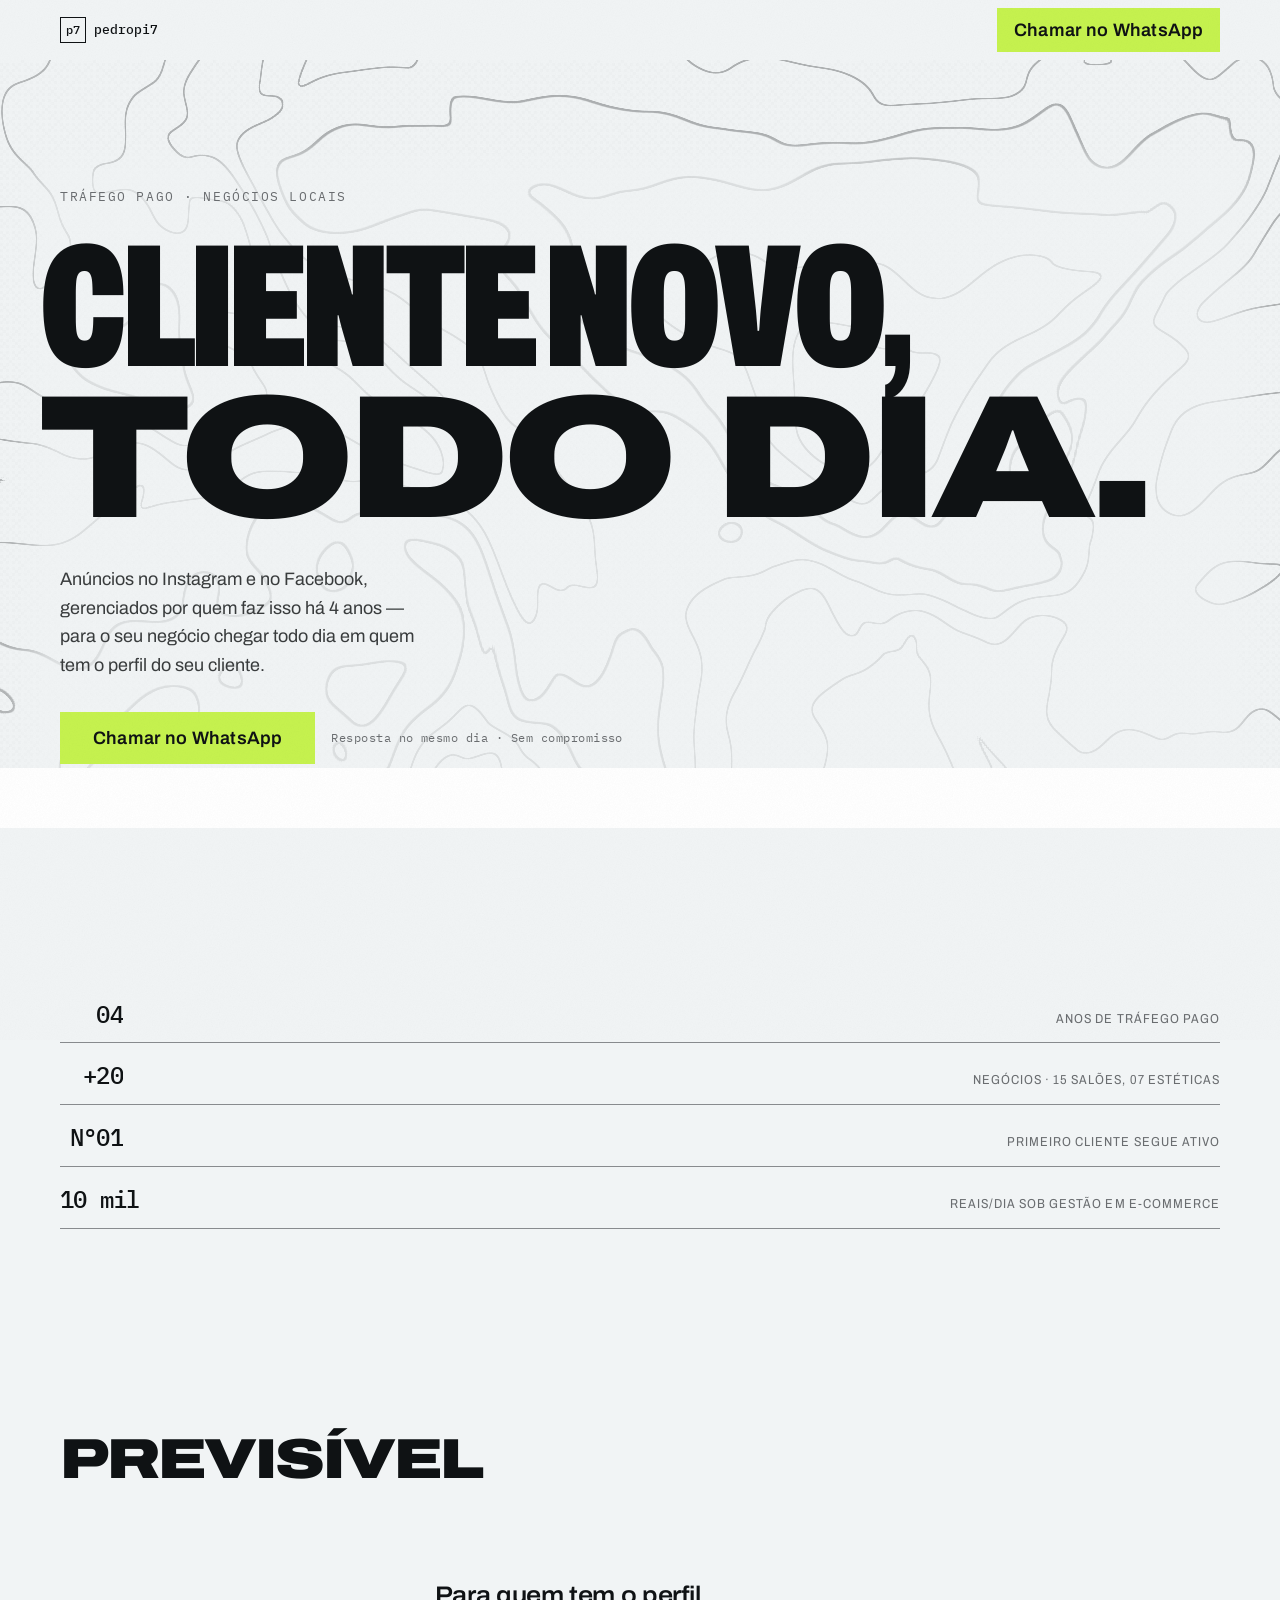
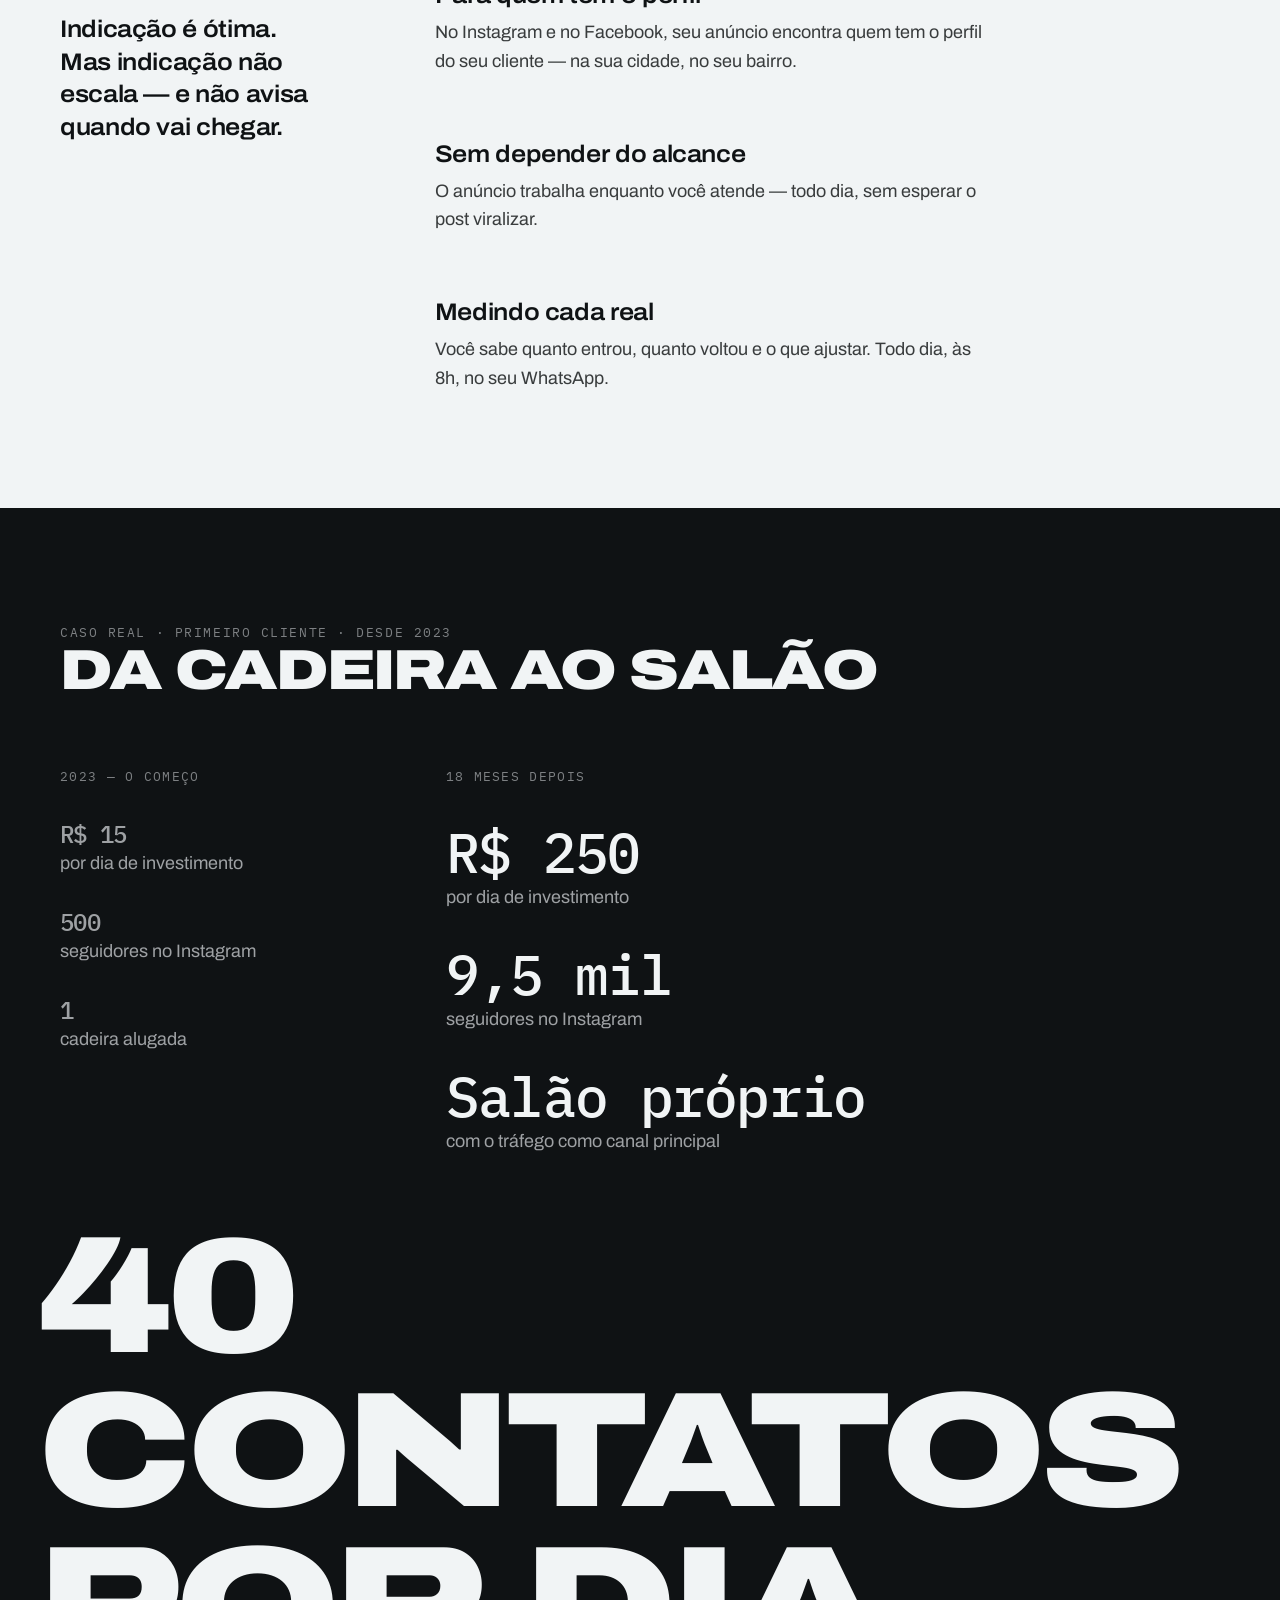
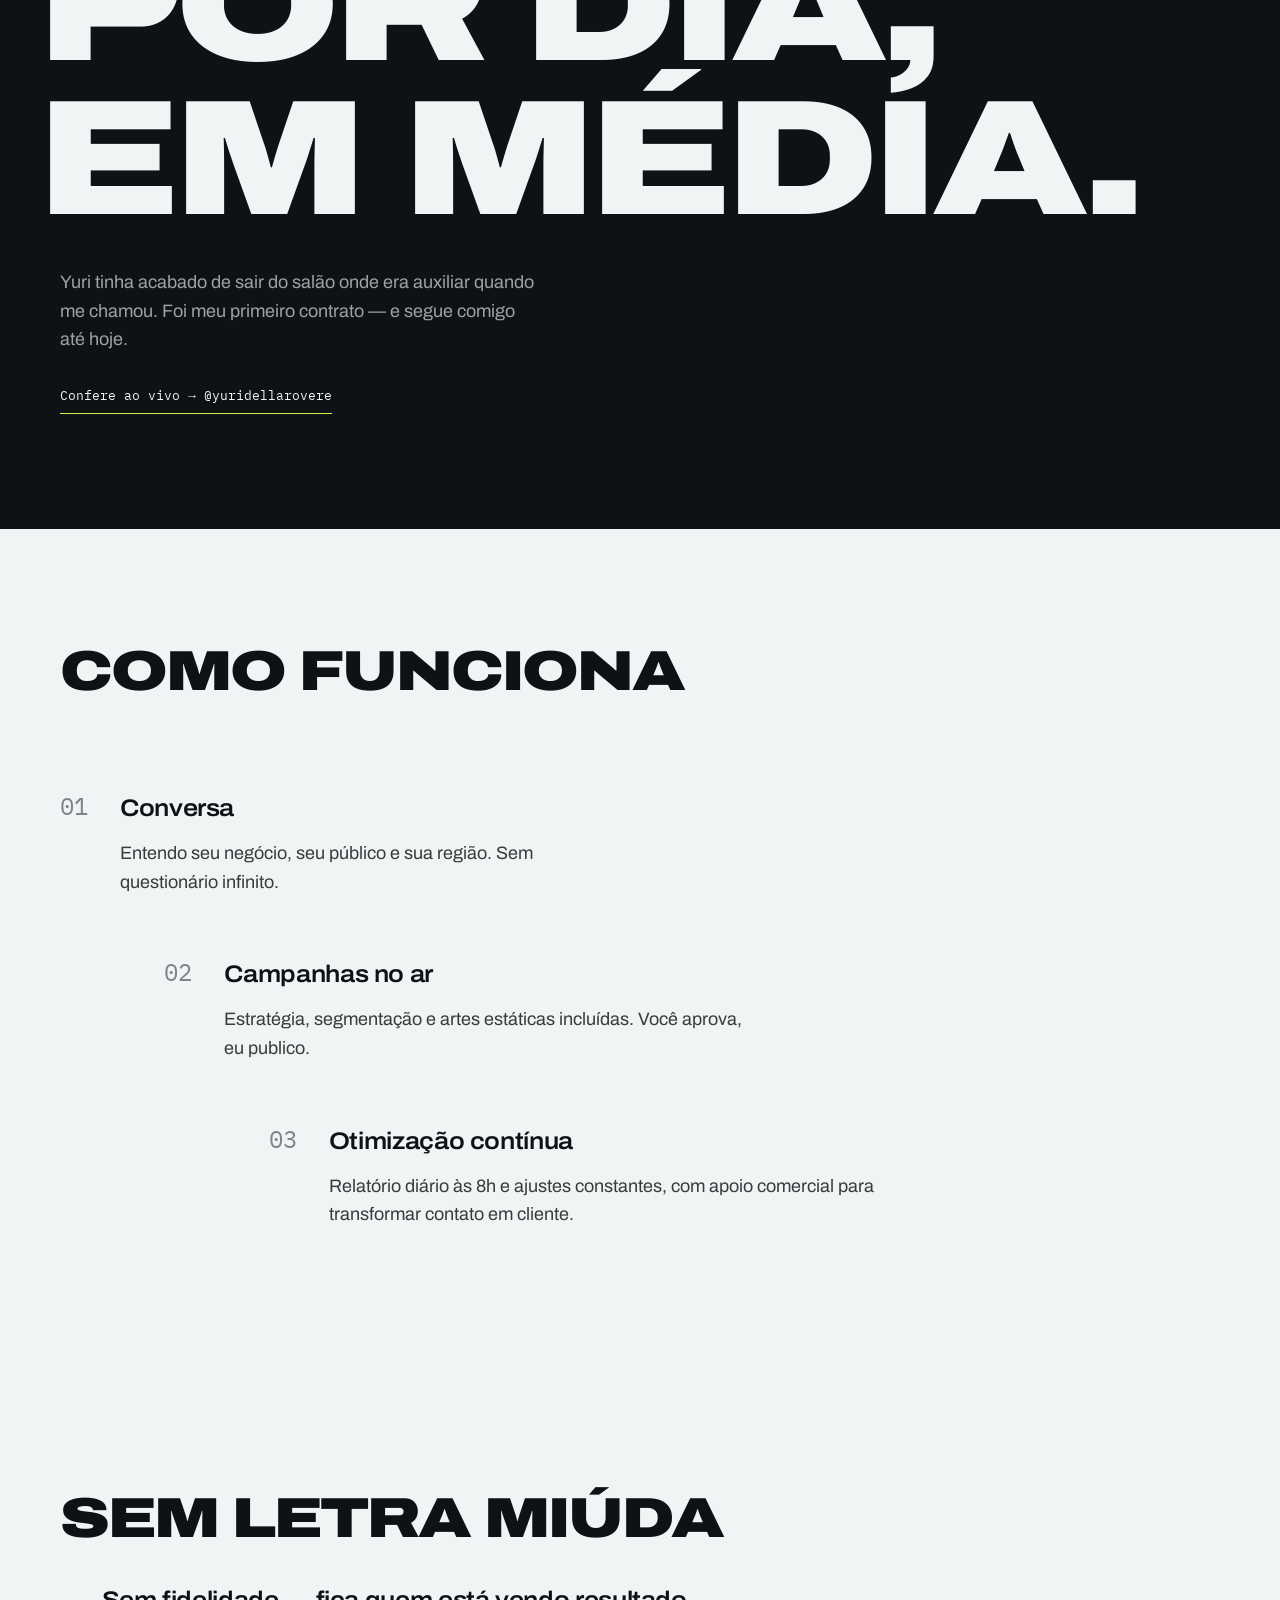
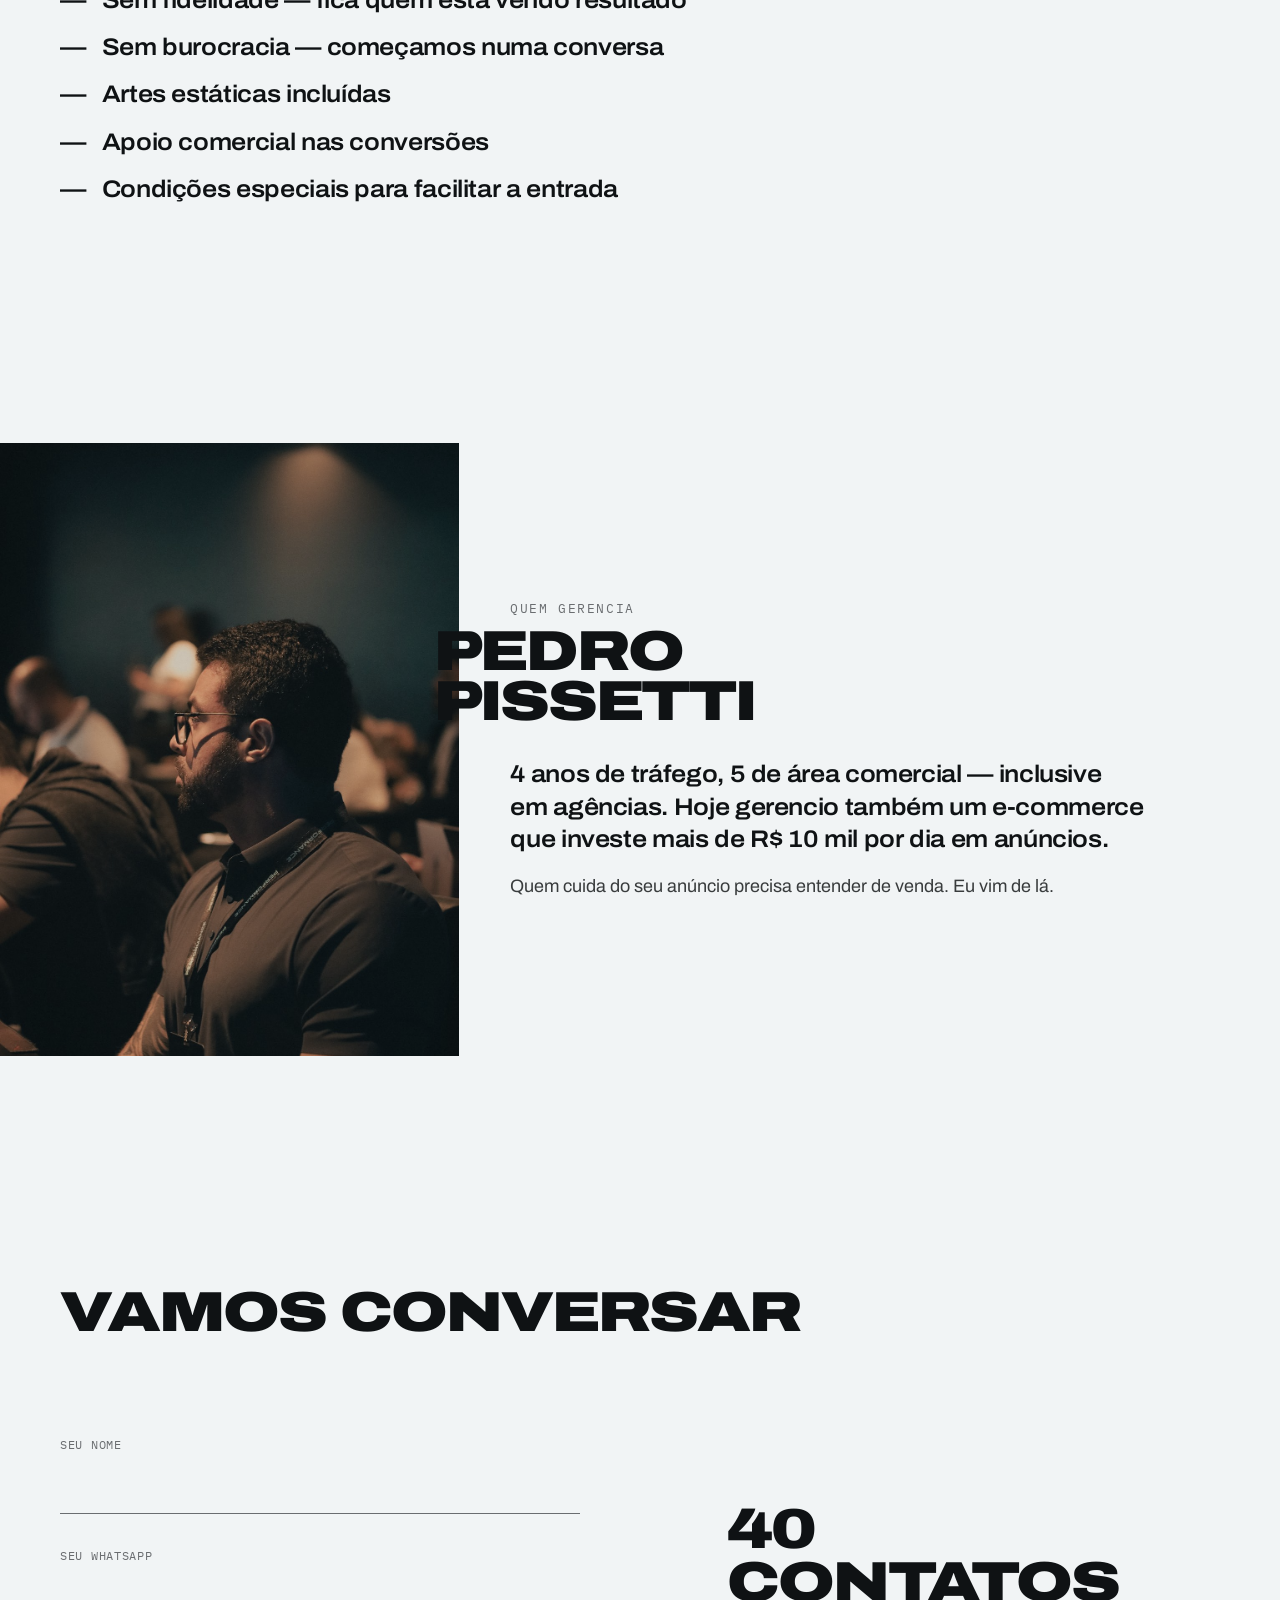
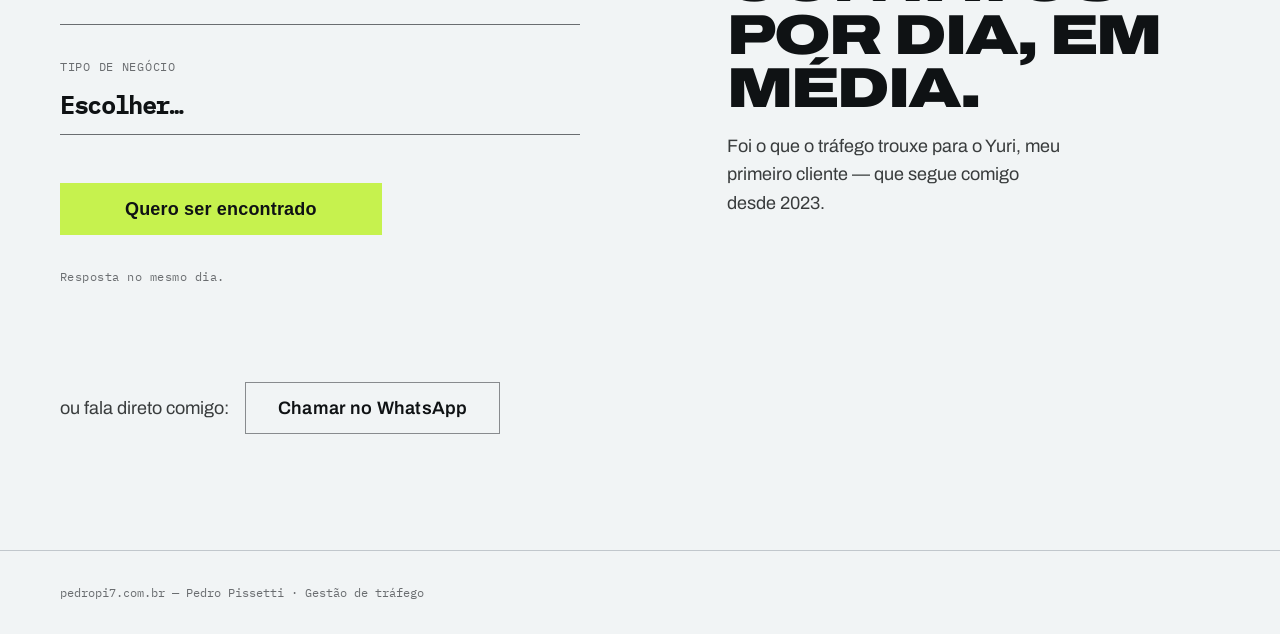
==== index.html @ e3e03058 "LP de captacao — pedropi7.com.br Landing page de gestao de trafego para negocios locais. Estatica, z" ====
<!DOCTYPE html>
<html lang="pt-BR">
<head>
<meta charset="UTF-8">
<meta name="viewport" content="width=device-width, initial-scale=1.0">
<title>Pedro Pissetti — Tráfego pago para negócios locais</title>
<meta name="description" content="Anúncios no Instagram e no Facebook, gerenciados por quem faz isso há 4 anos. Cliente novo, todo dia.">
<link rel="canonical" href="https://pedropi7.com.br/">

<!-- Compartilhamento: sem isto o link colado no WhatsApp/Instagram aparece vazio,
     e o canal desta LP e justamente o Meta. A imagem e captura real da propria pagina. -->
<meta property="og:type" content="website">
<meta property="og:locale" content="pt_BR">
<meta property="og:site_name" content="pedropi7">
<meta property="og:url" content="https://pedropi7.com.br/">
<meta property="og:title" content="Cliente novo, todo dia. — Tráfego pago para negócios locais">
<meta property="og:description" content="Anúncios no Instagram e no Facebook gerenciados por quem faz isso há 4 anos. +20 negócios atendidos. Sem fidelidade, sem burocracia.">
<meta property="og:image" content="https://pedropi7.com.br/og.png">
<meta property="og:image:width" content="1200">
<meta property="og:image:height" content="630">
<meta property="og:image:alt" content="Cliente novo, todo dia — Pedro Pissetti, gestão de tráfego">
<meta name="twitter:card" content="summary_large_image">
<meta name="twitter:title" content="Cliente novo, todo dia.">
<meta name="twitter:description" content="Tráfego pago para negócios locais, por quem faz isso há 4 anos.">
<meta name="twitter:image" content="https://pedropi7.com.br/og.png">

<!-- ============================================================
     PIXEL DA META — FALTA O ID. Sem isto NAO HA rastreamento de
     conversao das campanhas que trazem trafego para esta pagina.
     Cole o seu ID no lugar de SEU_PIXEL_ID e descomente o bloco.
     Os dois cliques de conversao ja disparam Lead (ver o rodape).
<script>
!function(f,b,e,v,n,t,s){if(f.fbq)return;n=f.fbq=function(){n.callMethod?
n.callMethod.apply(n,arguments):n.queue.push(arguments)};if(!f._fbq)f._fbq=n;
n.push=n;n.loaded=!0;n.version='2.0';n.queue=[];t=b.createElement(e);t.async=!0;
t.src=v;s=b.getElementsByTagName(e)[0];s.parentNode.insertBefore(t,s)}(window,
document,'script','https://connect.facebook.net/en_US/fbevents.js');
fbq('init','SEU_PIXEL_ID'); fbq('track','PageView');
</script>
     ============================================================ -->

<link rel="icon" href="data:image/svg+xml,%3Csvg xmlns='http://www.w3.org/2000/svg' viewBox='0 0 64 64'%3E%3Crect width='64' height='64' fill='%230F1214'/%3E%3Ctext x='32' y='43' font-family='monospace' font-size='26' fill='%23F1F4F5' text-anchor='middle'%3Ep7%3C/text%3E%3C/svg%3E">
  <link rel="preload" as="font" type="font/woff2" href="fonts/archivo-var.woff2" crossorigin>
<link rel="stylesheet" href="base.css">
</head>
<body class="dir-c">
<div class="grao" aria-hidden="true"></div>
<header class="nav">
  <div class="container">
    <a class="nav__logo" href="#">pedropi7</a>
    <a class="btn btn--lima" href="https://wa.me/5549999129584?text=Oi%20Pedro!%20Quero%20saber%20mais%20sobre%20tr%C3%A1fego%20pago." target="_blank" rel="noopener">Chamar no WhatsApp</a>
  </div>
</header>

<main>
  <section class="hero" id="hero">
    <canvas class="hero__campo" aria-hidden="true"></canvas>
    <div class="container">
      <div id="hero-bloco">
      <p class="eyebrow">Tráfego pago · Negócios locais</p>
      <h1><span class="h1__a">Cliente novo,</span><span class="h1__b">todo dia.</span></h1>
      <p class="apoio">Anúncios no Instagram e no Facebook, gerenciados por quem faz isso há 4 anos — para o seu negócio chegar todo dia em quem tem o perfil do seu cliente.</p>
      <div class="hero__acao">
        <a class="btn btn--lima" href="https://wa.me/5549999129584?text=Oi%20Pedro!%20Quero%20saber%20mais%20sobre%20tr%C3%A1fego%20pago." target="_blank" rel="noopener">Chamar no WhatsApp</a>
        <span class="micro">Resposta no mesmo dia · Sem compromisso</span>
      </div>
      </div>
    </div>
  </section>

  <section class="regua" aria-label="Números">
    <div class="container">
      <div><b>04</b><span>anos de tráfego pago</span></div>
      <div><b>+20</b><span>negócios · 15 salões, 07 estéticas</span></div>
      <div><b>Nº01</b><span>primeiro cliente segue ativo</span></div>
      <div><b>10&nbsp;mil</b><span>reais/dia sob gestão em e-commerce</span></div>
    </div>
  </section>

  <section class="prev">
    <div class="container">
      <h2>Previsível</h2>
      <p class="lead" style="margin-top:var(--s3)">Indicação é ótima. Mas indicação não escala — e não avisa quando vai chegar.</p>
      <div class="trio">
        <div><h3>Para quem tem o perfil</h3><p>No Instagram e no Facebook, seu anúncio encontra quem tem o perfil do seu cliente — na sua cidade, no seu bairro.</p></div>
        <div><h3>Sem depender do alcance</h3><p>O anúncio trabalha enquanto você atende — todo dia, sem esperar o post viralizar.</p></div>
        <div><h3>Medindo cada real</h3><p>Você sabe quanto entrou, quanto voltou e o que ajustar. Todo dia, às 8h, no seu WhatsApp.</p></div>
      </div>
    </div>
  </section>

  <section class="case" id="caso">
    <div class="container">
      <p class="eyebrow">Caso real · primeiro cliente · desde 2023</p>
      <h2>Da cadeira ao salão</h2>
      <div class="case__grid">
        <div class="case__col case__antes">
          <i>2023 — o começo</i>
          <b>R$ 15</b><span>por dia de investimento</span>
          <b>500</b><span>seguidores no Instagram</span>
          <b>1</b><span>cadeira alugada</span>
        </div>
        <div class="case__col case__depois">
          <i>18 meses depois</i>
          <b data-conta="250" data-pre="R$ ">R$ 250</b><span>por dia de investimento</span>
          <b data-conta="9,5" data-pos=" mil">9,5 mil</b><span>seguidores no Instagram</span>
          <b>Salão próprio</b><span>com o tráfego como canal principal</span>
        </div>
      </div>
      <p class="case__pico"><span data-conta="40">40</span> contatos por dia, em média.</p>
      <p class="case__nota">Yuri tinha acabado de sair do salão onde era auxiliar quando me chamou. Foi meu primeiro contrato — e segue comigo até hoje.</p>
      <a class="case__link" href="https://www.instagram.com/yuridellarovere/" target="_blank" rel="noopener">Confere ao vivo → @yuridellarovere</a>
    </div>
  </section>

  <section>
    <div class="container">
      <h2>Como funciona</h2>
      <div class="passos">
        <div class="passo"><i>01</i><h3>Conversa</h3><p>Entendo seu negócio, seu público e sua região. Sem questionário infinito.</p></div>
        <div class="passo"><i>02</i><h3>Campanhas no ar</h3><p>Estratégia, segmentação e artes estáticas incluídas. Você aprova, eu publico.</p></div>
        <div class="passo"><i>03</i><h3>Otimização contínua</h3><p>Relatório diário às 8h e ajustes constantes, com apoio comercial para transformar contato em cliente.</p></div>
      </div>
    </div>
  </section>

  <section class="claro">
    <div class="container">
      <h2>Sem letra miúda</h2>
      <ul>
        <li>Sem fidelidade — fica quem está vendo resultado</li>
        <li>Sem burocracia — começamos numa conversa</li>
        <li>Artes estáticas incluídas</li>
        <li>Apoio comercial nas conversões</li>
        <li>Condições especiais para facilitar a entrada</li>
      </ul>
    </div>
  </section>

  <section class="quem">
    <div class="container">
      <figure><img src="img/retrato.jpg" alt="Pedro Pissetti" width="800" height="1000" fetchpriority="high"></figure>
      <div>
        <p class="eyebrow">Quem gerencia</p>
        <p class="quem__nome" aria-hidden="true">Pedro<br>Pissetti</p>
        <p class="lead">4 anos de tráfego, 5 de área comercial — inclusive em agências. Hoje gerencio também um e-commerce que investe mais de R$ 10 mil por dia em anúncios.</p>
        <p class="apoio">Quem cuida do seu anúncio precisa entender de venda. Eu vim de lá.</p>
      </div>
    </div>
  </section>

  <section class="conversa">
    <div class="container">
      <h2>Vamos conversar</h2>
      <!-- Sem backend nesta fase: o submit abre o WhatsApp com os dados preenchidos.
           Quando o sistema expuser o endpoint de lead, este form posta lá. -->
      <form class="form" id="form">
        <label>Seu nome<input name="nome" autocomplete="name" required></label>
        <label>Seu WhatsApp<input name="zap" inputmode="tel" autocomplete="tel" required></label>
        <label>Tipo de negócio
          <select name="negocio" required>
            <option value="" selected disabled>Escolher…</option>
            <option>Salão de beleza</option><option>Estética</option><option>Barbearia</option>
            <option>Clínica</option><option>Loja / e-commerce</option><option>Outro</option>
          </select>
        </label>
        <button class="btn btn--lima" type="submit">Quero ser encontrado</button>
        <span class="micro">Resposta no mesmo dia.</span>
      </form>
      <aside class="conversa__prova">
        <b>40 contatos por dia, em média.</b>
        <span>Foi o que o tráfego trouxe para o Yuri, meu primeiro cliente — que segue comigo desde 2023.</span>
      </aside>
      <div class="alt">
        <span class="apoio">ou fala direto comigo:</span>
        <a class="btn" href="https://wa.me/5549999129584?text=Oi%20Pedro!%20Quero%20saber%20mais%20sobre%20tr%C3%A1fego%20pago." target="_blank" rel="noopener">Chamar no WhatsApp</a>
      </div>
    </div>
  </section>
</main>

<footer class="footer">
  <div class="container">pedropi7.com.br — Pedro Pissetti · Gestão de tráfego</div>
</footer>

<script>
// Um lugar so para marcar conversao: quando o pixel existir, os dois caminhos
// (formulario e botao) reportam Lead. Sem pixel, nao faz nada e nao quebra.
const lead = origem => { if (typeof fbq === 'function') fbq('track','Lead',{content_name:origem}); };
for (const a of document.querySelectorAll('a[href*="wa.me"]'))
  a.addEventListener('click', () => lead('whatsapp'));

document.getElementById('form').addEventListener('submit', e => {
  e.preventDefault();
  lead('formulario');
  const d = new FormData(e.target);
  const txt = `Oi Pedro! Sou ${d.get('nome')} (${d.get('negocio')}). Quero saber mais sobre tráfego pago. Meu WhatsApp: ${d.get('zap')}`;
  open('https://wa.me/5549999129584?text=' + encodeURIComponent(txt), '_blank');
});
</script>
<script src="manchete.js" defer></script>
<script src="campo-lp.js" defer></script>
<script src="vida.js" defer></script>
<script src="digitos.js" defer></script>
<script src="conta.js" defer></script>
</body>
</html>
---- base.css ----
/* LP pedropi7 — direção C (Editorial) promovida a oficial em 13/ago.
 * Identidade: DESIGN.md v3 + regras do metodo (rubrica): escala com EVENTO
 * (1.5rem -> 8.5vw), 1 curva de easing, raio zero, mask nas bordas que somem. */

@font-face{font-family:"Archivo";src:url("fonts/archivo-var.woff2") format("woff2");
  font-weight:100 900;font-stretch:62% 125%;font-display:swap}
@font-face{font-family:"IBM Plex Mono";src:url("fonts/plex-mono-400.woff2") format("woff2");
  font-weight:400;font-display:swap}
@font-face{font-family:"IBM Plex Mono";src:url("fonts/plex-mono-500.woff2") format("woff2");
  font-weight:500;font-display:swap}

:root{
  --ink:#0F1214; --paper:#F1F4F5; --lima:#C6F24E;
  --bg:var(--ink); --text:var(--paper);
  --text-dim:#9ea1a4; --text-support:#7d8083;
  --rule:#3f4245; --rule-control:#606366;
  /* rampas por formula — cor perceptual, nao hex a mao */
  --tinta-04:color-mix(in oklch, var(--paper) 4%, var(--ink));
  --tinta-08:color-mix(in oklch, var(--paper) 8%, var(--ink));
  --tinta-14:color-mix(in oklch, var(--paper) 14%, var(--ink));
  --tinta-24:color-mix(in oklch, var(--paper) 24%, var(--ink));
  --lima-halo:color-mix(in oklch, var(--lima) 14%, transparent);
  --font-word:"Archivo",system-ui,sans-serif;
  --font-data:"IBM Plex Mono",ui-monospace,monospace;
  --maxw:1160px;
  --s1:8px; --s2:16px; --s3:32px; --s4:64px; --s5:128px;
  /* ESCALA COM EVENTO: para em 1.5rem e salta para o display */
  --t-micro:.75rem; --t-label:.8125rem; --t-body:clamp(1rem,.9rem + .4vw,1.125rem);
  --t-lead:1.5rem;
  /* 2o degrau de display: secao e nome compartilham, em vez de um clamp
     proprio cada — cada clamp novo e um tamanho a mais na contagem. */
  /* DEGRAU DE TITULO: h2, nome do Quem, numeros do caso — 63px em 1440.
     ERRO CORRIGIDO: eu tinha posto isso em 125px perseguindo o limiar de
     salto >= 5x da rubrica. O resultado foram NOVE elementos acima de 125px,
     cinco deles titulos de secao identicos: quando tudo e climax, nada e.
     O limiar de 5x e metrica de ESTUDIO — a propria rubrica registra que
     limiar unico entre arquetipos e invalido, e eu repeti o erro que
     documentei. Titulo de secao e navegacao, nao evento.
     O piso min() segue derivado por medicao: "CONVERSAR" e a palavra mais
     larga e cabe ate 0,1225 x a largura do container. */
  --t-display-2:clamp(min(2.2rem,calc(9.5vw - 4px)),4.4vw,4rem);
  /* O CLIMAX tem tamanho proprio, e e o UNICO. Antes o pico dividia degrau com
     os titulos de secao e a pagina ficava com cinco cartazes concorrendo. */
  --t-pico:clamp(3rem,12.8vw,11.5rem);
  --t-digit:clamp(2.6rem,7vw,6rem);
  --ease:cubic-bezier(.16,1,.3,1); --dur:220ms; --dur-l:420ms;
}

*,*::before,*::after{box-sizing:border-box;margin:0}
html{-webkit-text-size-adjust:100%;scroll-behavior:smooth;overflow-x:clip}
body{background:var(--bg);color:var(--text);font-family:var(--font-word);
  font-size:var(--t-body);line-height:1.6;overflow-x:clip}
img{max-width:100%;display:block;height:auto}
a{color:inherit;text-decoration:none}
/* Lima sobre papel mede 1,17:1 — o DESIGN.md publica esse numero como
   "invisivel" e proibe. Anel de foco e grafite no claro; lima so no escuro. */
:focus-visible{outline:2px solid var(--ink);outline-offset:3px}
.case :focus-visible{outline-color:var(--lima)}
::selection{background:var(--lima);color:var(--ink)}

.container{width:min(100% - 2.5rem,var(--maxw));margin-inline:auto}
section{padding-block:clamp(64px,9vw,128px)}

/* tipografia */
h1,h2{font-weight:900;font-stretch:125%;text-transform:uppercase;
  line-height:.95;letter-spacing:-.035em;text-wrap:balance;overflow-wrap:anywhere}
h1{font-size:var(--t-display-2)}
h2{font-size:var(--t-display-2)}
h3{font-weight:600;font-stretch:110%;font-size:var(--t-lead);line-height:1.2;
  letter-spacing:-.015em;text-wrap:balance}
.lead{font-weight:600;font-stretch:110%;font-size:var(--t-lead);line-height:1.35;
  letter-spacing:-.015em;max-width:44ch;text-wrap:balance}
p{max-width:56ch;text-wrap:pretty}
.eyebrow{font-family:var(--font-data);font-stretch:85%;font-size:var(--t-label);
  letter-spacing:.12em;text-transform:uppercase;color:var(--text-support)}
.apoio{color:var(--text-dim)}
.micro{font-family:var(--font-data);font-size:var(--t-micro);color:var(--text-support);
  letter-spacing:.04em}

/* CTA — 2 rotulos na pagina inteira */
.btn{display:inline-flex;align-items:center;justify-content:center;height:52px;
  padding:0 var(--s3);border:1px solid var(--rule-control);
  font-weight:600;font-size:var(--t-body);letter-spacing:.01em;cursor:pointer;
  transition:transform var(--dur) var(--ease),background var(--dur) var(--ease),
    border-color var(--dur) var(--ease)}
.btn--lima{background:var(--lima);border-color:var(--lima);color:var(--ink)}
@media(hover:hover) and (pointer:fine){
  .btn:hover{transform:translateY(-2px)}
  .btn--lima:hover{background:color-mix(in oklch, var(--lima) 88%, var(--paper))}
  .btn:not(.btn--lima):hover{border-color:var(--text)}
}

/* nav minima */
.nav{position:fixed;inset-inline:0;top:0;z-index:50;background:var(--bg);border-bottom:1px solid var(--tinta-14)}
.nav .container{display:flex;align-items:center;justify-content:space-between;height:60px}
.nav__logo{font-family:var(--font-data);font-weight:500;font-size:var(--t-label);
  display:inline-flex;align-items:center;min-height:44px}
.nav__logo::before{content:"p7";display:inline-grid;place-items:center;width:26px;height:26px;
  border:1px solid currentColor;margin-right:var(--s1);font-size:.75rem}
.nav .btn{height:44px;padding:0 var(--s2)}

/* heroi */
.hero{min-height:92svh;display:grid;align-items:end;position:relative;
  padding-block:calc(60px + var(--s4)) var(--s4);isolation:isolate}
.hero .container{position:relative;z-index:1}
.hero h1{margin-block:var(--s2) var(--s2)}
.hero .apoio{max-width:46ch}
.hero__acao{display:flex;align-items:center;gap:var(--s2);margin-top:var(--s3);flex-wrap:wrap}

/* regua de prova — plano unico com fio de 1px */
.regua{border-block:1px solid var(--rule)}
.regua .container{display:grid;grid-template-columns:repeat(4,minmax(0,1fr));gap:1px;
  background:var(--rule);border-inline:1px solid var(--rule);padding:0}
.regua div{background:var(--bg);padding:var(--s3) var(--s2)}
.regua b{display:block;font-family:var(--font-data);font-weight:500;font-size:var(--t-digit);
  line-height:1;letter-spacing:-.03em;font-variant-numeric:tabular-nums slashed-zero;
  text-wrap:nowrap}
.regua span{display:block;margin-top:var(--s1);font-stretch:85%;font-size:var(--t-label);
  letter-spacing:.08em;text-transform:uppercase;color:var(--text-support)}

/* previsivel — 3 blocos */
.trio{display:grid;grid-template-columns:repeat(3,minmax(0,1fr));gap:var(--s3);margin-top:var(--s4)}
.trio h3{border-top:1px solid var(--rule-control);padding-top:var(--s2)}
.trio p{margin-top:var(--s1);color:var(--text-dim)}

/* case Yuri — prova em dados, sem caixa: a hierarquia conta a historia.
   O ANTES e menor e apagado; o DEPOIS e grande; o pico vira manchete. */
.case{background:var(--tinta-04)}
.case__grid{display:grid;grid-template-columns:minmax(0,1fr) minmax(0,1.35fr);
  gap:var(--s4);margin-top:var(--s4);align-items:start;max-width:820px}
.case__col i{font-style:normal;font-family:var(--font-data);font-size:var(--t-label);
  letter-spacing:.1em;text-transform:uppercase;color:var(--text-support)}
.case__col b{display:block;font-family:var(--font-data);font-weight:500;
  font-size:var(--t-display-2);line-height:1.05;letter-spacing:-.03em;margin-top:var(--s3);
  font-variant-numeric:tabular-nums slashed-zero;text-wrap:nowrap}
.case__col span{display:block;color:var(--text-dim);margin-top:2px}
.case__antes b{font-size:var(--t-lead);color:var(--text-dim)}
/* 14,51:1 sobre grafite — identico ao lima, sem roubar o papel de acao.
   A coluna "depois" vence a "antes" por escala (63px contra 24px). */
.case__depois b{color:var(--paper)}
.case__pico{margin-top:var(--s4);font-weight:900;font-stretch:125%;text-transform:uppercase;
  font-size:var(--t-pico);line-height:.94;letter-spacing:-.035em;max-width:none;
  width:100vw;margin-inline:calc(50% - 50vw);padding-inline:clamp(20px,3vw,48px)}
.case__nota{margin-top:var(--s3);color:var(--text-dim);max-width:48ch}
.case__link{display:inline-flex;align-items:center;min-height:44px;margin-top:var(--s2);padding-block:12px;font-family:var(--font-data);
  font-size:var(--t-label);border-bottom:1px solid var(--lima);padding-bottom:2px}

/* passos */
.passos{display:grid;grid-template-columns:repeat(3,minmax(0,1fr));gap:1px;
  background:var(--rule);border:1px solid var(--rule);margin-top:var(--s4)}
.passo{background:var(--bg);padding:var(--s3) var(--s2);position:relative}
.passo::before{content:"";position:absolute;inset-block-start:0;inset-inline:0;height:2px;
  background:var(--lima);transform:scaleX(0);transform-origin:left;
  transition:transform var(--dur) var(--ease)}
@media(hover:hover) and (pointer:fine){.passo:hover::before{transform:scaleX(1)}}
.passo i{font-style:normal;font-family:var(--font-data);font-size:var(--t-label);
  color:var(--text-support)}
.passo h3{margin-block:var(--s2) var(--s1)}
.passo p{color:var(--text-dim)}

/* sem letra miuda */
.claro ul{list-style:none;padding:0;margin-top:var(--s3);max-width:64ch}
.claro li{padding:var(--s2) 0;border-top:1px solid var(--rule);display:flex;gap:var(--s2)}
.claro li::before{content:"—";color:var(--ink);flex:0 0 auto}

/* quem */
.quem .container{display:grid;grid-template-columns:minmax(0,.9fr) minmax(0,1.4fr);
  gap:var(--s4);align-items:center}
.quem figure{margin:0;aspect-ratio:4/5;overflow:hidden;border:1px solid var(--rule-control)}
.quem img{width:100%;height:100%;object-fit:cover;object-position:center 25%;
  filter:saturate(.55) contrast(1.03)}
.quem .lead{margin-top:var(--s2)}
.quem .apoio{margin-top:var(--s2)}

/* conversao */
.conversa{border-top:1px solid var(--rule)}
.form{display:grid;gap:var(--s2);max-width:520px;margin-top:var(--s3)}
.form label{display:grid;gap:6px;font-family:var(--font-data);font-size:var(--t-micro);
  letter-spacing:.06em;text-transform:uppercase;color:var(--text-support)}
.form input,.form select{height:52px;background:var(--tinta-04);border:1px solid var(--rule-control);
  color:var(--text);padding:0 var(--s2);font:inherit;border-radius:0;
  transition:border-color var(--dur) var(--ease)}
.form input:focus,.form select:focus{border-color:var(--lima)}
.form .btn{margin-top:var(--s1)}
.alt{margin-top:var(--s3);display:flex;align-items:center;gap:var(--s2);flex-wrap:wrap}

.footer{border-top:1px solid var(--rule);padding-block:var(--s3);
  color:var(--text-support);font-family:var(--font-data);font-size:var(--t-micro)}

/* fades por mascara — borda que some e mascara, nao gradiente por cima */
.fade-b{mask-image:linear-gradient(180deg,#000 78%,transparent)}

/* ====== DIRECAO C — EDITORIAL: papel dominante, retrato, temperatura humana ====== */
.dir-c{--bg:var(--paper);--text:var(--ink);
  --text-dim:#393c3d;--text-support:#6a6d70;
  --rule:#c1c7cc;--rule-control:#888b8e;
  --tinta-04:color-mix(in oklch, var(--ink) 4%, var(--paper));
  --tinta-08:color-mix(in oklch, var(--ink) 8%, var(--paper));
  --tinta-14:color-mix(in oklch, var(--ink) 12%, var(--paper))}
.dir-c .nav{background:var(--paper)}
.dir-c .hero{display:grid;align-items:end}
.dir-c .hero .container{display:grid;grid-template-columns:minmax(0,1.5fr) minmax(0,1fr);
  gap:var(--s4);align-items:end}
.dir-c .hero figure{margin:0;aspect-ratio:4/5;overflow:hidden}
.dir-c .hero img{width:100%;height:100%;object-fit:cover;object-position:center 25%;
  filter:saturate(.55) contrast(1.03)}
.dir-c .case{background:var(--ink);color:var(--paper);
  --text-dim:#9ea1a4;--text-support:#7d8083;border-color:var(--ink)}
.dir-c .regua .container>div,.dir-c .passo{background:var(--paper)}

@media(max-width:860px){
  .regua .container{grid-template-columns:repeat(2,minmax(0,1fr))}
  .trio,.passos,.case__grid{grid-template-columns:minmax(0,1fr)}
  .quem .container,.dir-c .hero .container{grid-template-columns:minmax(0,1fr)}
  .dir-c .hero figure{max-width:320px}
  .hero{min-height:auto}
}

@media(prefers-reduced-motion:reduce){
  html{scroll-behavior:auto}
  *,*::before,*::after{transition-duration:1ms !important;animation:none !important}
}

/* ====== DES-SISTEMATIZACAO DA C (escolha do Pedro, 13/ago) ======
   O que saiu: fio de 1px, celula, moldura — a gramatica de painel.
   O que entrou: assimetria, escala, ritmo e espaco. A copy nao mudou. */

/* heroi: o retrato invade a secao seguinte — sobreposicao editorial */
.dir-c .hero figure{margin-bottom:calc(-1*var(--s5));position:relative;z-index:2}
.dir-c .hero h1{font-size:clamp(2.4rem,8.5vw,6.4rem)}

/* regua: numeros soltos no papel, sem moldura */
.dir-c .regua{border:0}
.dir-c .regua .container{display:flex;flex-wrap:wrap;gap:var(--s3) var(--s5);
  background:none;border:0;padding-top:var(--s4)}
.dir-c .regua .container>div{background:none;padding:0}

/* previsivel: lead ancorado a esquerda, pontos escorrendo a direita */
.dir-c .prev .container{display:grid;grid-template-columns:minmax(0,1fr) minmax(0,1.1fr);
  gap:var(--s3) var(--s4)}
.dir-c .prev h2{grid-column:1/-1}
.dir-c .prev .lead{position:sticky;top:calc(60px + var(--s3));align-self:start;margin-top:0}
.dir-c .prev .trio{display:block;margin-top:0}
.dir-c .prev .trio div + div{margin-top:var(--s4)}
.dir-c .prev .trio h3{border:0;padding:0}

/* passos: degraus deslocados, numero como cifra fantasma — nada de celula */
.dir-c .passos{display:block;background:none;border:0}
.dir-c .passo{background:none;padding:var(--s3) 0;display:grid;
  grid-template-columns:auto minmax(0,1fr);gap:var(--s1) var(--s3);align-items:start;max-width:52rem}
.dir-c .passo i{grid-row:1/3}
.dir-c .passo h3,.dir-c .passo p{grid-column:2;text-align:left}
.dir-c .passo::before{display:none}
.dir-c .passo i{font-family:var(--font-data);font-size:var(--t-lead);line-height:1;
  color:color-mix(in oklch, var(--ink) 45%, var(--paper))}
/* 22% dava 1,73:1 — invisivel, e parte do que fazia a secao parecer "texto
   plotado". 45% mede 3,41:1: passa o limiar de texto grande (3:1, e a cifra
   tem 51px) e continua muito abaixo do titulo (16,97:1), entao segue
   secundaria. Lima aqui nao serve: 1,17:1 sobre papel. */
.dir-c .passo h3{margin-top:0}
.dir-c .passo:nth-child(2){margin-left:9%}
.dir-c .passo:nth-child(3){margin-left:18%}

/* sem letra miuda: manifesto, nao tabela */
.dir-c .claro li{border:0;padding:var(--s1) 0;font-weight:600;font-stretch:110%;
  font-size:var(--t-lead);letter-spacing:-.015em;line-height:1.3}

/* quem e conversa: sem moldura no retrato, sem fio de abertura */
.dir-c .quem figure{border:0}
.dir-c .conversa{border-top:0}
.dir-c .nav{border-bottom:0}

@media(max-width:860px){
  .dir-c .hero figure{margin-bottom:0}
  .dir-c .regua .container{gap:var(--s3)}
  .dir-c .prev .container{grid-template-columns:minmax(0,1fr)}
  .dir-c .prev .lead{position:static}
  .dir-c .passo:nth-child(2),.dir-c .passo:nth-child(3){margin-left:0}
}

/* ============ PLANO VISUAL — itens 1, 2 e 4 ============
   Conceito: a pagina prova a promessa antes de explica-la.
   Vazio so existe com contrapeso; cada secao muda a relacao titulo<->corpo. */

/* [1] HEROI — a foto saiu; o contraste de EIXO assume.
   "Cliente novo," condensada (62) contra "todo dia." expandida (125): a tensao
   entre as duas larguras E o design, e o eixo wdth e a assinatura da marca (D9).
   Sangria total: o tipo toca as duas bordas da viewport, nao o container. */
.dir-c .hero .container{display:block}
.dir-c .hero h1{
  width:100vw;margin-inline:calc(50% - 50vw);padding-inline:clamp(20px,3vw,48px);
  font-size:clamp(2.6rem,13.5vw,13rem);line-height:.86;letter-spacing:-.045em;
  margin-block:clamp(16px,2vw,28px) clamp(20px,2.4vw,36px)}
.dir-c .h1__a,.dir-c .h1__b{display:block;white-space:nowrap;line-height:.86}
.dir-c .h1__a{font-stretch:62%}
.dir-c .h1__b{font-stretch:125%}
/* o subtitulo e o CTA ancoram embaixo, em coluna estreita: contrapeso do tipo */
.dir-c .hero .apoio{max-width:38ch}

/* [2] PREVISIVEL — o buraco do canto inferior esquerdo vira o TITULO.
   O h2 desce para a coluna da esquerda e acompanha a leitura; o vazio deixa de
   existir porque ganha conteudo. Inverte a relacao titulo<->corpo do heroi:
   la o titulo e evento horizontal, aqui e ancora vertical. */
.dir-c .prev .container{grid-template-columns:minmax(0,.55fr) minmax(0,1.45fr);
  gap:var(--s3) clamp(32px,6vw,96px)}
/* Tentei o titulo VERTICAL para ocupar a altura da coluna. Media 938px e
   estourava em viewport curta, alem de ler de baixo para cima. Descartado:
   nao vale o risco, e forcava um tamanho fora da escala consolidada.
   O buraco do canto foi resolvido por GEOMETRIA — a coluna da esquerda
   encolheu para 0,55fr, entao nao sobra area morta para preencher. O titulo
   volta a ser cartaz de largura total, no degrau unico, como as outras secoes. */
.dir-c .prev h2{grid-column:1/-1;font-size:var(--t-display-2);
  line-height:.92;margin:0 0 var(--s4);overflow-wrap:normal}
/* o lead ancora na coluna estreita e acompanha a leitura dos 3 argumentos */
.dir-c .prev .lead{grid-column:1;position:sticky;top:calc(60px + var(--s3));
  align-self:start;margin:0}
.dir-c .prev .trio{grid-column:2;margin-top:0}

/* [4] QUEM GERENCIA — a unica foto da pagina, tratada com elegancia.
   Sangra pela borda esquerda da viewport, recorte ALTO (nao quadrado), sem
   moldura; o nome em display sobrepoe a borda direita dela. D11 respeitada:
   so gradacao de cor sobre conteudo figurativo, nenhum efeito generativo. */
.dir-c .quem .container{grid-template-columns:minmax(0,.72fr) minmax(0,1.28fr);
  gap:clamp(24px,4vw,72px);align-items:center}
/* A sangria vai ate a BORDA DO CONTAINER, nao ate meia viewport: com
   calc(50% - 50vw) a figura chegava a 1010x702 — mais de dois tercos da tela.
   Agora ela cobre exatamente a margem esquerda do container e mais nada. */
.dir-c .quem{--sangra:max(20px,(100vw - var(--maxw))/2)}
.dir-c .quem figure{margin-left:calc(-1 * var(--sangra));
  width:calc(100% + var(--sangra));aspect-ratio:auto;
  aspect-ratio:3/4;height:auto}
.dir-c .quem img{object-position:center 22%}
.dir-c .quem__nome{font-weight:900;font-stretch:125%;text-transform:uppercase;
  font-size:var(--t-display-2);line-height:.88;letter-spacing:-.04em;
  margin-left:clamp(-72px,-5vw,-24px);margin-block:var(--s1) var(--s3);
  position:relative;z-index:2;max-width:none}
.dir-c .quem .lead{margin-top:0}

@media(max-width:860px){
  /* 12vw dava 46,8px em 390 e a amplitude do mobile ficava em 3,92x — abaixo
     do pior concorrente medido no corpus. O manchete.js dimensiona pela medida,
     entao aqui so o TETO importa; o piso protege telas muito estreitas. */
  .dir-c .hero h1{font-size:clamp(2.6rem,16vw,5rem)}
  .dir-c .prev h2{margin-bottom:var(--s3)}
  .dir-c .prev .lead,.dir-c .prev .trio{grid-column:1/-1}
  /* minha regra .dir-c .quem .container (0,3,0) vencia a do base (0,2,0), entao a
     secao seguia em 2 colunas no celular e a sangria calculava sobre 163px —
     jogando a figura para -93px e criando rolagem horizontal. */
  .dir-c .quem .container{grid-template-columns:minmax(0,1fr)}
  .dir-c .quem figure{margin-left:calc(50% - 50vw);width:100vw;height:min(56vh,420px);max-width:none}
  .dir-c .quem__nome{margin-left:0}
}

/* [3] REGUA — razao contabil (lab T5). Quatro numeros soltos com vazio a
   direita liam como "numero seco". Agora sentam numa PAUTA.
   A linha e ::after de CADA faixa, nao um gradiente de fundo: gradiente
   depende de fase e eu o coloquei fora de fase duas vezes. Preso a faixa,
   nao tem como desalinhar. A mascara vive so na linha, entao o texto
   nao desbota junto. */
.dir-c .regua{position:relative;padding-block:clamp(48px,7vw,96px)}
.dir-c .regua .container{display:block}
.dir-c .regua .container>div{position:relative;background:none;padding:0 0 14px;
  display:flex;align-items:baseline;justify-content:space-between;
  gap:clamp(16px,3vw,40px);margin-top:20px}
.dir-c .regua .container>div::after{content:"";position:absolute;inset-block-end:0;inset-inline:0;
  height:1px;background:#888b8e;
  mask-image:linear-gradient(90deg,#000 0 100%)}
/* a pauta encurta a cada linha: o olho desce em diagonal ate o ultimo numero */
.dir-c .regua b{font-size:var(--t-lead);line-height:1;margin:0;
  min-width:4.5ch;text-align:right}
.dir-c .regua span{margin:0;font-size:var(--t-label);text-align:right;flex:0 0 auto}

@media(max-width:860px){
  .dir-c .regua .container>div{flex-wrap:wrap;gap:2px 14px}
  .dir-c .regua .container>div::after,.dir-c .regua .container>div:nth-child(n)::after{
    mask-image:linear-gradient(90deg,#000 0 88%,transparent 96%)}
  .dir-c .regua b{min-width:max-content;flex:0 0 auto;text-align:left}
}
}

/* [5] PASSOS — fio ligando as cifras: o processo tem comeco e fim. */
.dir-c .passos{position:relative}
.dir-c .passo{position:relative}
.dir-c .passo:not(:last-child)::after{content:"";position:absolute;
  inset-block:calc(var(--s3) + 1.4em) calc(-1 * var(--s3));
  inset-inline-start:.55em;width:1px;
  background:#888b8e}

/* [6] FORMULARIO — so a linha de baixo. Caixa era a ultima gramatica de
   sistema que restava na pagina; sublinhado parece preencher 3 linhas,
   nao 3 formularios. */
.dir-c .form{gap:var(--s3)}
.dir-c .form label{gap:0;position:relative}
.dir-c .form input,.dir-c .form select{
  height:auto;padding:10px 0;background:none;border:0;
  border-bottom:1px solid #6a6d70;
  font-size:var(--t-lead);font-weight:600;font-stretch:110%;letter-spacing:-.015em;
  color:var(--ink);transition:border-color var(--dur) var(--ease)}
.dir-c .form input:focus,.dir-c .form select:focus{border-bottom-color:var(--ink);
  border-bottom-width:2px;padding-bottom:9px;
  outline:2px solid var(--ink);outline-offset:4px}
.dir-c .form select{appearance:none;background-image:none}
.dir-c .form .btn{margin-top:var(--s2);justify-self:start;padding-inline:var(--s4)}

/* [4b] o nome sobrepoe mais a foto agora que ela encolheu */
.dir-c .quem__nome{margin-left:clamp(-96px,-6vw,-32px)}

@media(max-width:860px){
  .dir-c .quem figure{aspect-ratio:4/5;height:auto}
  .dir-c .passo:not(:last-child)::after{display:none}
}

/* revelacao do numero: mascara que corre, valor sempre verdadeiro no DOM */
.revela{display:inline-block;
  mask-image:linear-gradient(90deg,#000 0 0%,transparent 0% 100%);
  mask-size:100% 100%;
  transition:mask-image 900ms var(--ease)}
.revela.revelado{mask-image:linear-gradient(90deg,#000 0 100%,transparent 100% 100%)}
@supports not (mask-image:linear-gradient(#000,#000)){.revela{mask-image:none}}

/* A metade direita do formulario ficava vazia a partir de ~860px — justamente
   onde o visitante decide. Recebe a prova mais forte da pagina, repetida como
   lembrete. Copy ja aprovada, nada inventado. */
.dir-c .conversa .container{display:grid;grid-template-columns:minmax(0,1fr);gap:var(--s4)}
.conversa__prova{display:none}
@media(min-width:860px){
  .dir-c .conversa .container{grid-template-columns:minmax(0,1.1fr) minmax(0,.9fr);
    align-items:start}
  .dir-c .conversa h2{grid-column:1/-1}
  .conversa__prova{display:block;align-self:center;padding-top:var(--s3)}
  .conversa__prova b{display:block;font-weight:900;font-stretch:125%;text-transform:uppercase;
    font-size:clamp(2rem,4.4vw,4rem);line-height:.94;letter-spacing:-.035em}
  .conversa__prova span{display:block;margin-top:var(--s2);color:var(--text-dim);max-width:34ch}
}

/* ===== CAMADA VIVA (lp-camada-viva.md) ===== */
/* campo de tinta atras do heroi — o canvas pinta o proprio papel */
.hero__campo{position:absolute;inset:0;width:100%;height:100%;z-index:0;pointer-events:none}

/* grao: o papel liso vira superficie */
.grao{position:fixed;inset:-140px;pointer-events:none;z-index:60;
  opacity:.05;mix-blend-mode:multiply;background-repeat:repeat;
  background-image:url("data:image/svg+xml,%3Csvg xmlns='http://www.w3.org/2000/svg' width='256' height='256'%3E%3Cfilter id='n'%3E%3CfeTurbulence type='fractalNoise' baseFrequency='0.85' numOctaves='4' stitchTiles='stitch'/%3E%3CfeColorMatrix type='saturate' values='0'/%3E%3C/filter%3E%3Crect width='256' height='256' filter='url(%23n)'/%3E%3C/svg%3E")}

/* entrada de conteudo: rapida, pequena, uma vez */
.viva{opacity:0;transform:translateY(12px);
  transition:opacity .5s var(--ease) var(--vd,0ms),transform .55s var(--ease) var(--vd,0ms)}
.viva--ok{opacity:1;transform:none}

.btn{will-change:transform}

@media(prefers-reduced-motion:reduce){
  .viva{opacity:1;transform:none;transition:none}
  .grao{display:none}
}

/* regua: cada caractere sobe na janela de recorte — valor sempre verdadeiro */
.rolo{overflow:clip;white-space:nowrap}
.regua b.rolo{width:max-content;flex:none}
/* Os caracteres do odometro sao <span> DENTRO de .regua — e a regra do ROTULO
   (.regua span: display:block, 13px) os capturava por especificidade,
   empilhando cada digito num bloco proprio (a regua mobile virava lixo,
   achado da revisao). Este seletor de 0,2,0 devolve a eles a herenca. */
.regua .rolo .rolo__d{display:inline-block;font:inherit;letter-spacing:inherit;text-align:left;flex:none;
  margin:0;color:inherit;text-transform:none;font-stretch:inherit}
.rolo__d{display:inline-block;transform:translateY(1.15em);
  transition:transform .6s var(--ease) var(--rd,0ms)}
.rolo--ok .rolo__d{transform:none}

/* a nav mergulha no climax: papel vira tinta enquanto a secao escura passa */
.nav{transition:border-color .3s var(--ease)}
body.dir-c.nav-escura .nav{background:var(--ink);color:var(--paper);border-bottom-color:#3f4245}

/* o fio dos passos se DESENHA conforme entra — so onde o navegador suporta;
   sem suporte, o fio simplesmente ja esta la */
@supports (animation-timeline: view()){
  .dir-c .passo:not(:last-child)::after{transform-origin:top;
    animation:fio linear both;animation-timeline:view();animation-range:entry 10% entry 85%}
  @keyframes fio{from{transform:scaleY(0)}to{transform:scaleY(1)}}
}

@media(prefers-reduced-motion:reduce){
  .rolo__d{transform:none;transition:none}
  .dir-c .passo:not(:last-child)::after{animation:none}
}
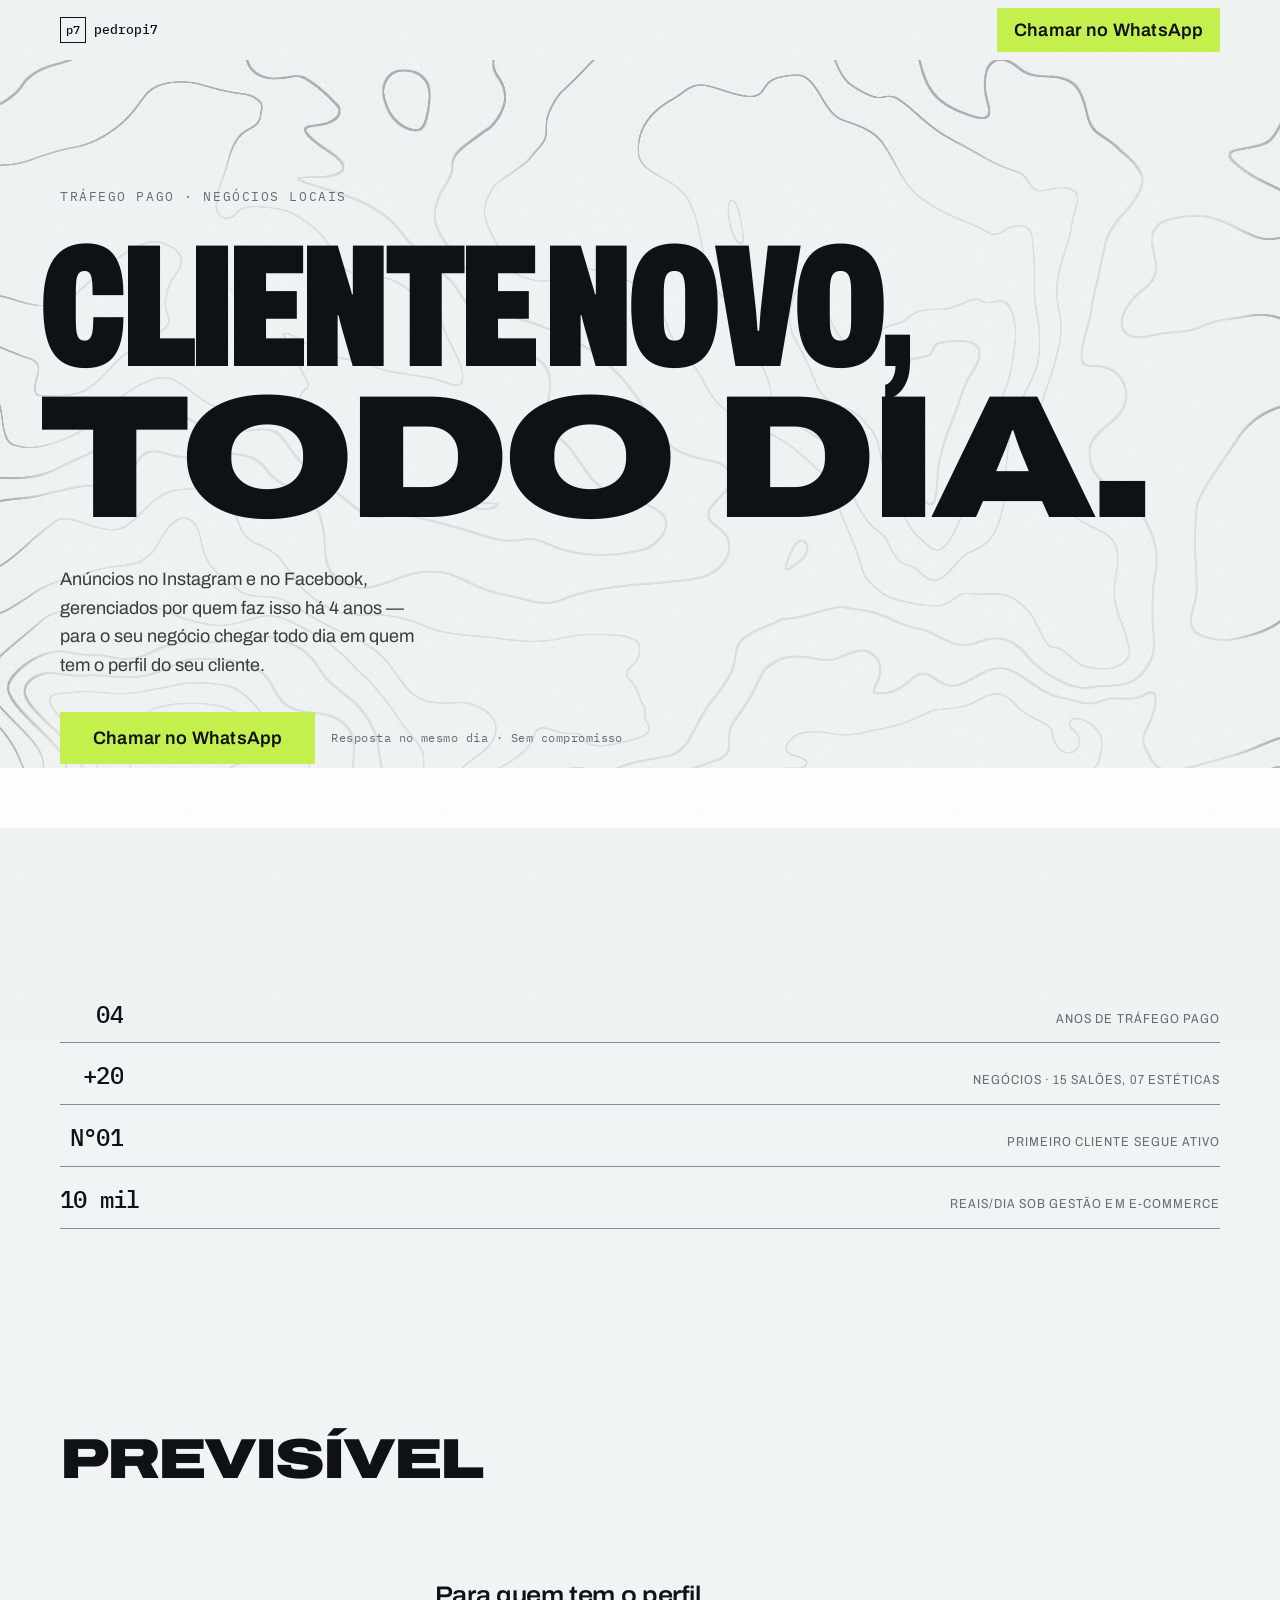
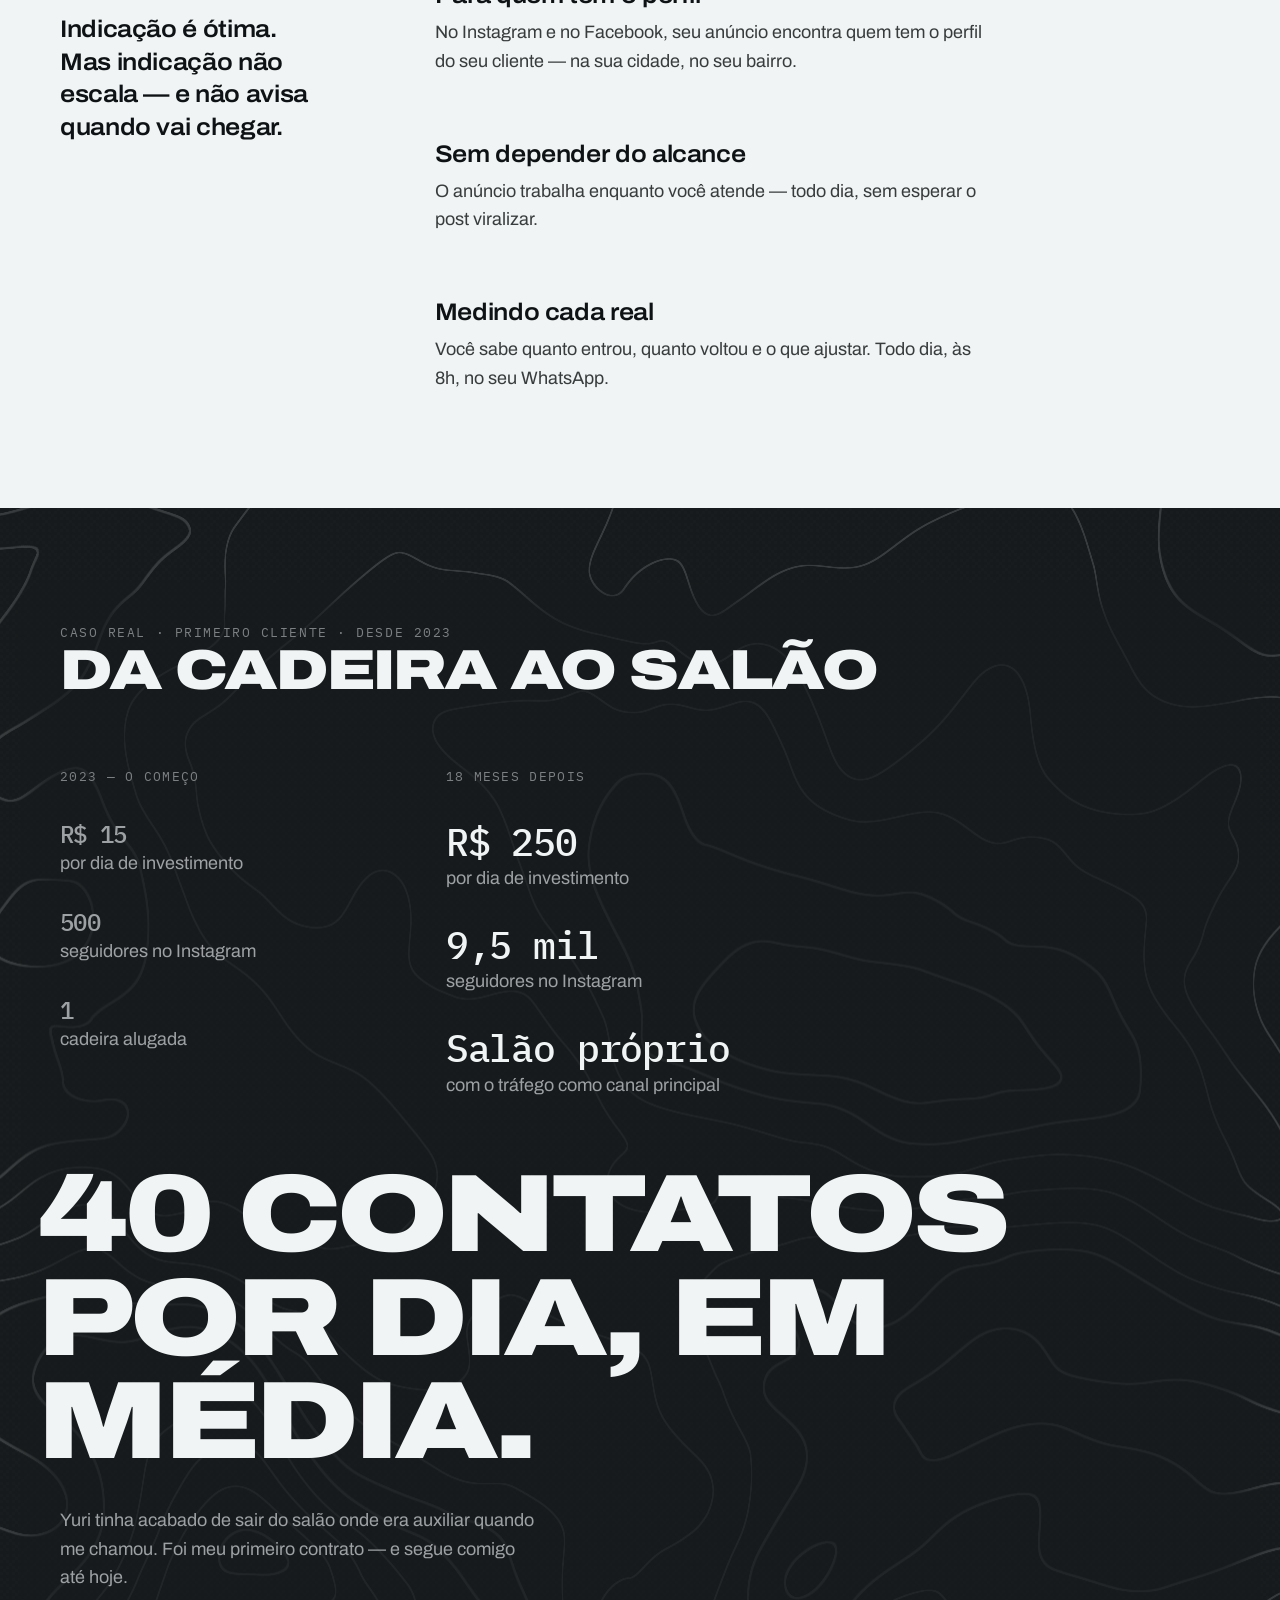
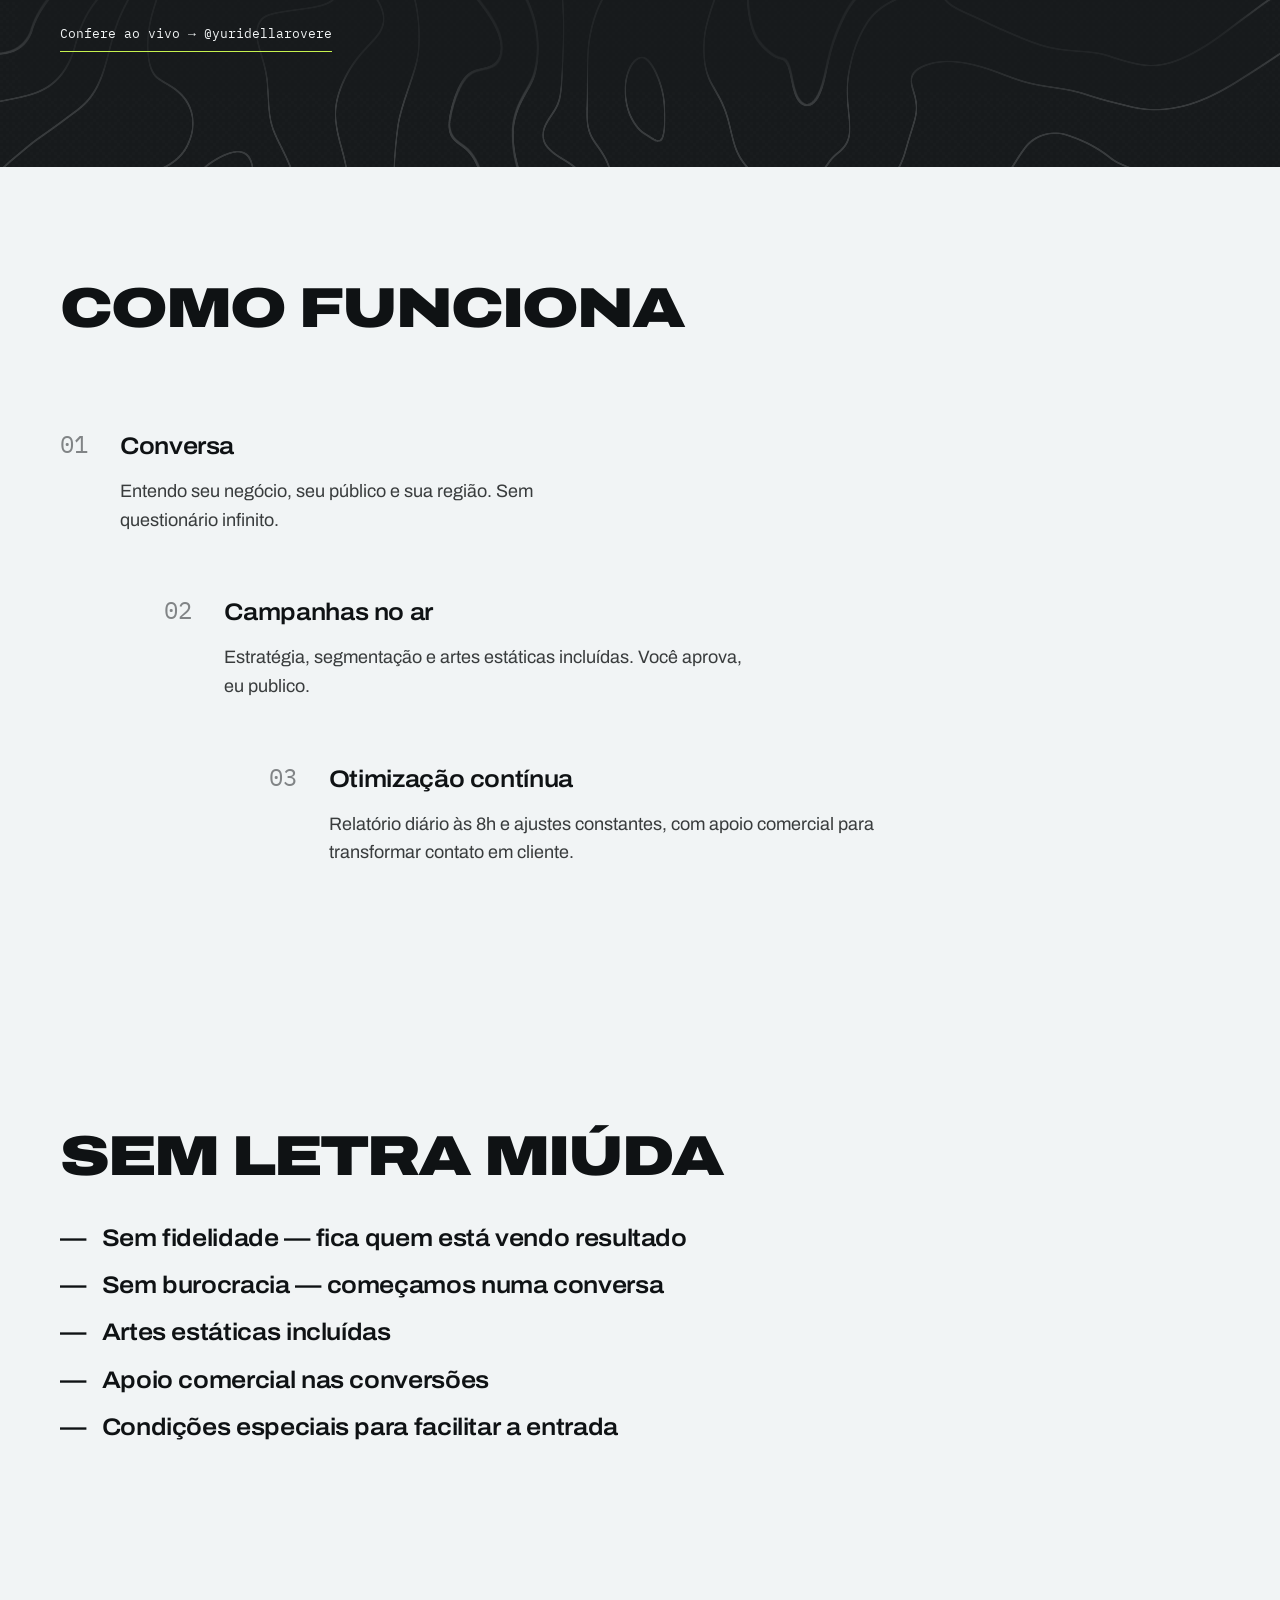
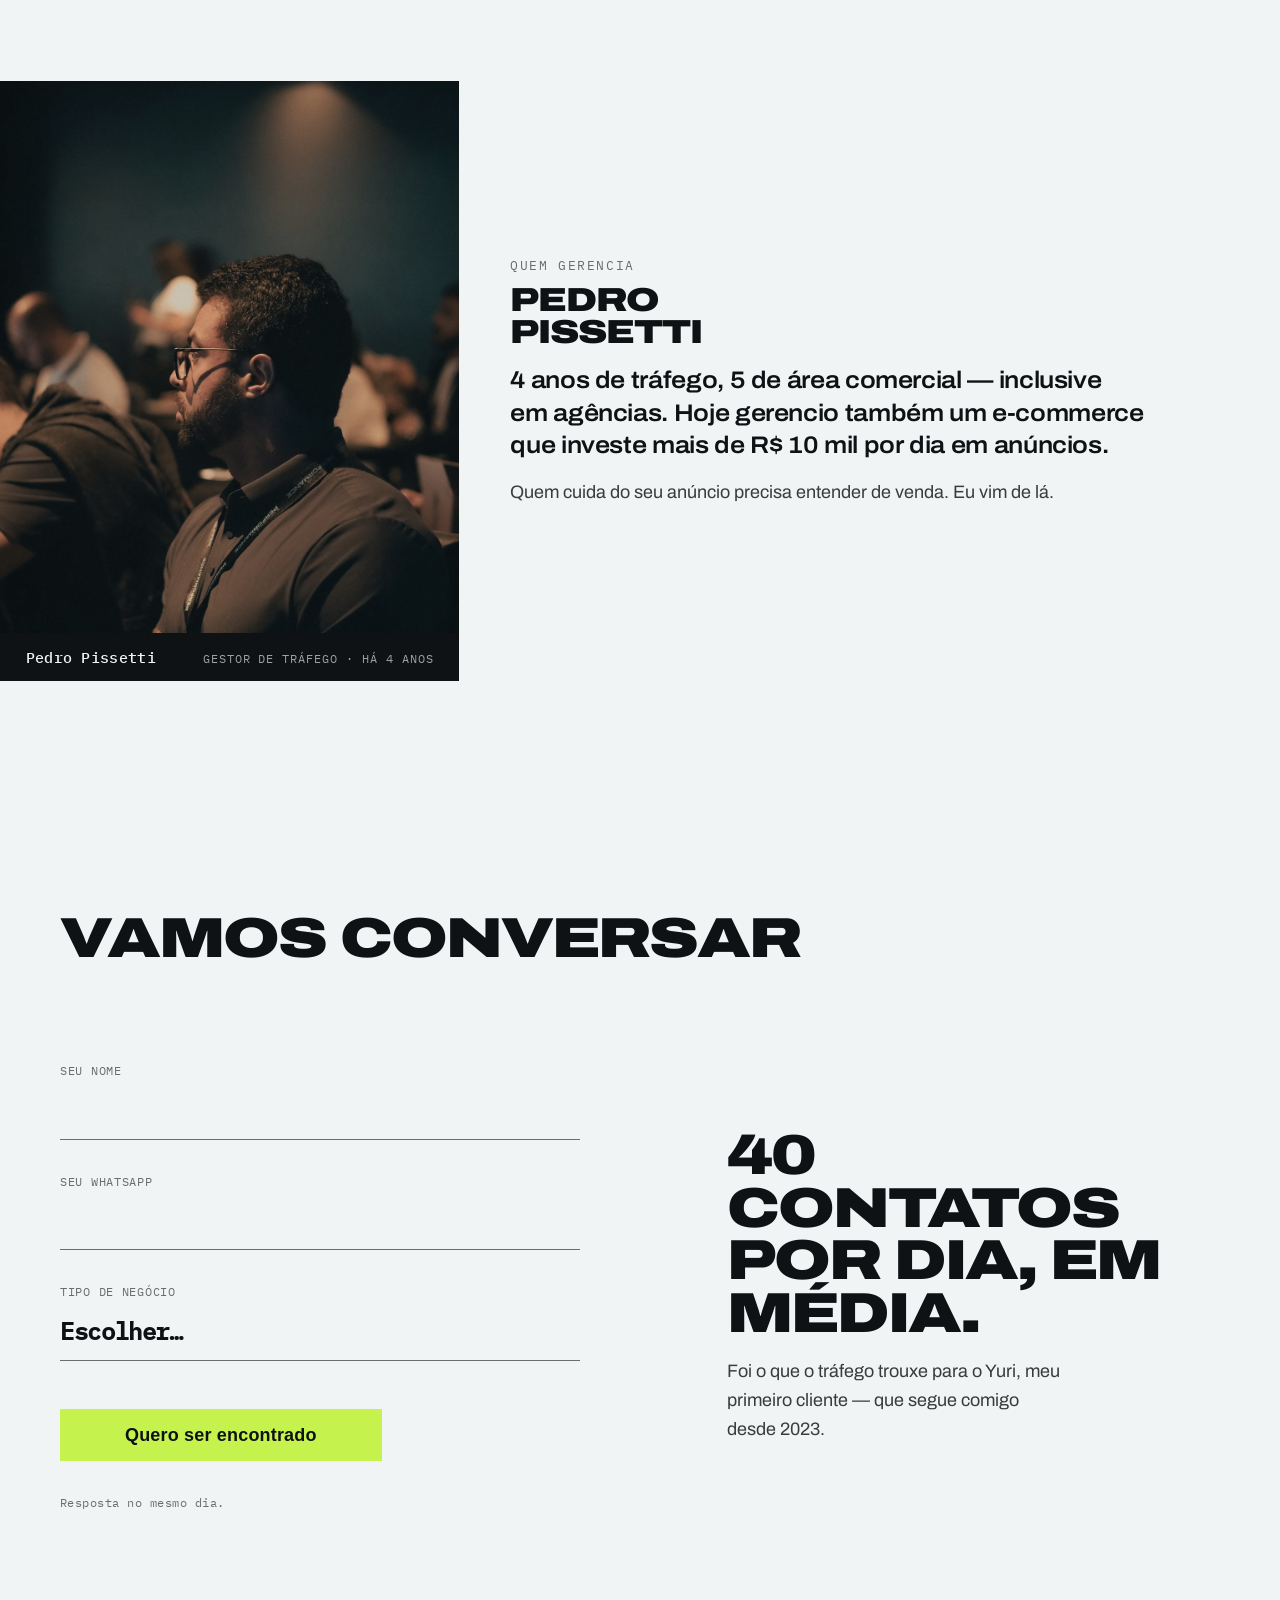
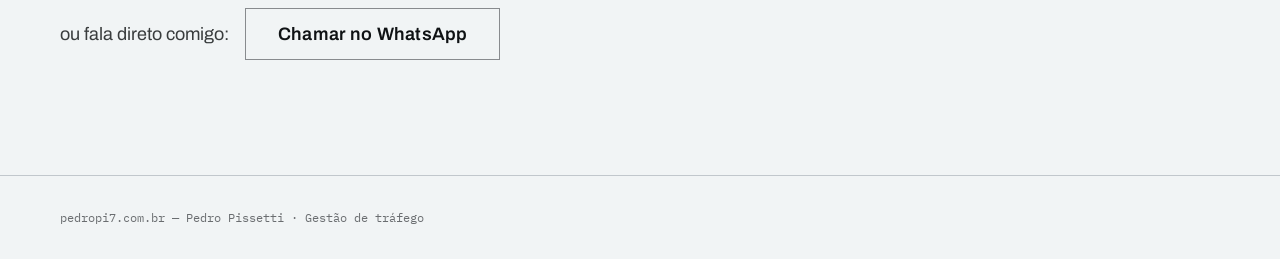
==== commit 8eecc6fa: "Escala em tela larga, ficha na foto e o campo ecoando no climax - O climax ocupava 48% do viewport e" ====
--- a/index.html
+++ b/index.html
@@ -54,7 +54,7 @@
 
 <main>
   <section class="hero" id="hero">
-    <canvas class="hero__campo" aria-hidden="true"></canvas>
+    <canvas class="campo hero__campo" aria-hidden="true"></canvas>
     <div class="container">
       <div id="hero-bloco">
       <p class="eyebrow">Tráfego pago · Negócios locais</p>
@@ -90,7 +90,8 @@
   </section>
 
   <section class="case" id="caso">
-    <div class="container">
+    <canvas class="campo case__campo" aria-hidden="true"></canvas>
+    <div class="container" id="caso-bloco">
       <p class="eyebrow">Caso real · primeiro cliente · desde 2023</p>
       <h2>Da cadeira ao salão</h2>
       <div class="case__grid">
@@ -139,7 +140,10 @@
 
   <section class="quem">
     <div class="container">
-      <figure><img src="img/retrato.jpg" alt="Pedro Pissetti" width="800" height="1000" fetchpriority="high"></figure>
+      <figure>
+        <img src="img/retrato.jpg" alt="Pedro Pissetti" width="800" height="1000" fetchpriority="high">
+        <figcaption class="quem__placa"><b>Pedro Pissetti</b><span>Gestor de tráfego · há 4 anos</span></figcaption>
+      </figure>
       <div>
         <p class="eyebrow">Quem gerencia</p>
         <p class="quem__nome" aria-hidden="true">Pedro<br>Pissetti</p>
--- a/base.css
+++ b/base.css
@@ -41,7 +41,7 @@
   --t-display-2:clamp(min(2.2rem,calc(9.5vw - 4px)),4.4vw,4rem);
   /* O CLIMAX tem tamanho proprio, e e o UNICO. Antes o pico dividia degrau com
      os titulos de secao e a pagina ficava com cinco cartazes concorrendo. */
-  --t-pico:clamp(3rem,12.8vw,11.5rem);
+  --t-pico:clamp(2.6rem,8.6vw,8.2rem);
   --t-digit:clamp(2.6rem,7vw,6rem);
   --ease:cubic-bezier(.16,1,.3,1); --dur:220ms; --dur-l:420ms;
 }
@@ -131,7 +131,7 @@
 .case__col i{font-style:normal;font-family:var(--font-data);font-size:var(--t-label);
   letter-spacing:.1em;text-transform:uppercase;color:var(--text-support)}
 .case__col b{display:block;font-family:var(--font-data);font-weight:500;
-  font-size:var(--t-display-2);line-height:1.05;letter-spacing:-.03em;margin-top:var(--s3);
+  font-size:clamp(1.8rem,3vw,2.9rem);line-height:1.05;letter-spacing:-.03em;margin-top:var(--s3);
   font-variant-numeric:tabular-nums slashed-zero;text-wrap:nowrap}
 .case__col span{display:block;color:var(--text-dim);margin-top:2px}
 .case__antes b{font-size:var(--t-lead);color:var(--text-dim)}
@@ -327,13 +327,14 @@
    Agora ela cobre exatamente a margem esquerda do container e mais nada. */
 .dir-c .quem{--sangra:max(20px,(100vw - var(--maxw))/2)}
 .dir-c .quem figure{margin-left:calc(-1 * var(--sangra));
-  width:calc(100% + var(--sangra));aspect-ratio:auto;
-  aspect-ratio:3/4;height:auto}
+  width:calc(100% + var(--sangra));position:relative;
+  height:min(68vh,600px)}
 .dir-c .quem img{object-position:center 22%}
+/* o nome sai de cima da foto (lia como bug em tela larga) — a FICHA na foto
+   e quem faz o encaixe agora; o nome no texto e titulo, nao cartaz */
 .dir-c .quem__nome{font-weight:900;font-stretch:125%;text-transform:uppercase;
-  font-size:var(--t-display-2);line-height:.88;letter-spacing:-.04em;
-  margin-left:clamp(-72px,-5vw,-24px);margin-block:var(--s1) var(--s3);
-  position:relative;z-index:2;max-width:none}
+  font-size:clamp(1.8rem,2.6vw,2.6rem);line-height:.95;letter-spacing:-.03em;
+  margin:var(--s1) 0 var(--s2);max-width:none}
 .dir-c .quem .lead{margin-top:0}
 
 @media(max-width:860px){
@@ -403,7 +404,7 @@
 .dir-c .form .btn{margin-top:var(--s2);justify-self:start;padding-inline:var(--s4)}
 
 /* [4b] o nome sobrepoe mais a foto agora que ela encolheu */
-.dir-c .quem__nome{margin-left:clamp(-96px,-6vw,-32px)}
+.dir-c .quem__nome{margin-left:0}
 
 @media(max-width:860px){
   .dir-c .quem figure{aspect-ratio:4/5;height:auto}
@@ -483,3 +484,20 @@
   .rolo__d{transform:none;transition:none}
   .dir-c .passo:not(:last-child)::after{animation:none}
 }
+
+/* a placa: ficha tecnica presa a base da foto — o elemento de encaixe */
+.quem__placa{position:absolute;inset-inline:0;bottom:0;background:var(--ink);color:var(--paper);
+  padding:12px clamp(16px,2vw,28px);display:flex;justify-content:space-between;
+  align-items:baseline;gap:var(--s2);flex-wrap:wrap}
+.quem__placa b{font-family:var(--font-data);font-weight:500;font-size:.95rem;letter-spacing:.02em}
+.quem__placa span{font-family:var(--font-data);font-size:var(--t-micro);
+  letter-spacing:.08em;text-transform:uppercase;color:#9ea1a4}
+
+/* o campo do climax vive atras do conteudo escuro */
+.case{position:relative;isolation:isolate}
+.case__campo{position:absolute;inset:0;width:100%;height:100%;z-index:0;pointer-events:none}
+.case .container{position:relative;z-index:1}
+.case .case__pico{position:relative;z-index:1}
+@media(max-width:860px){
+  .dir-c .quem figure{height:min(52vh,440px)}
+}
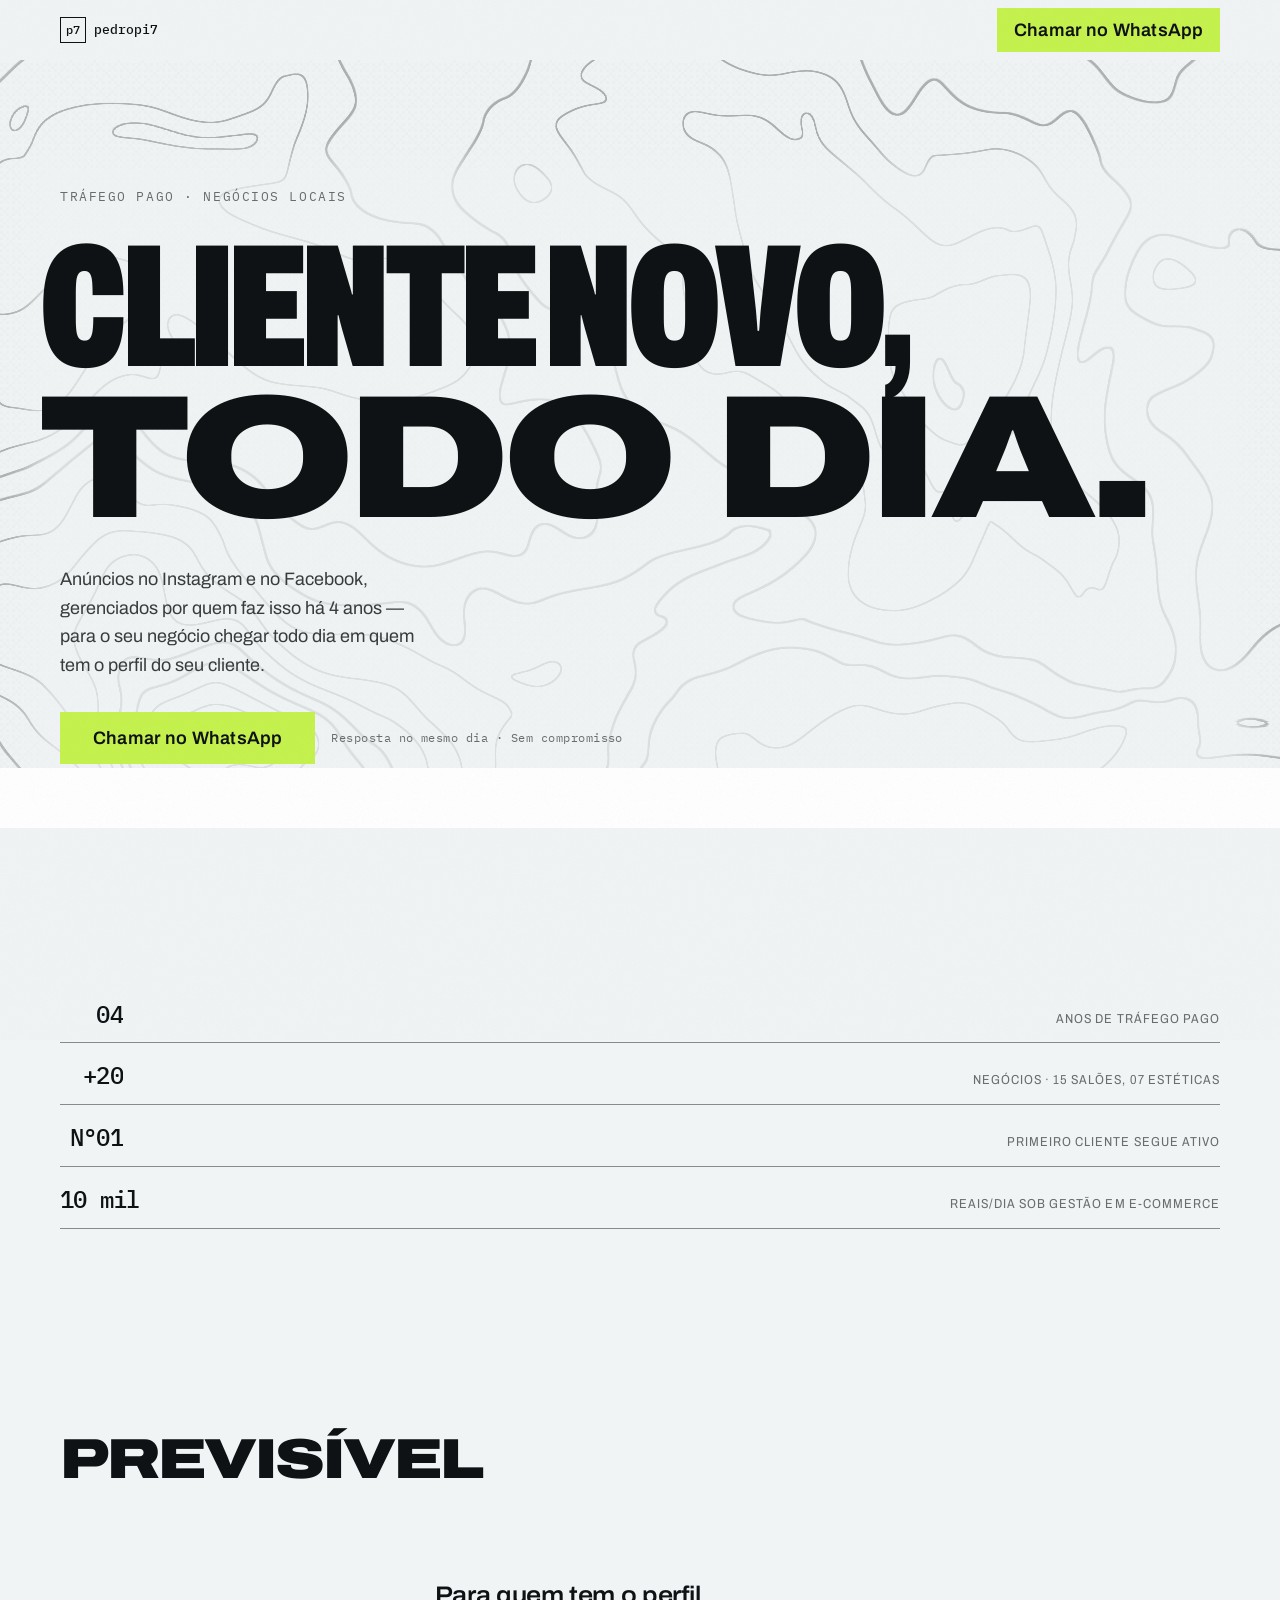
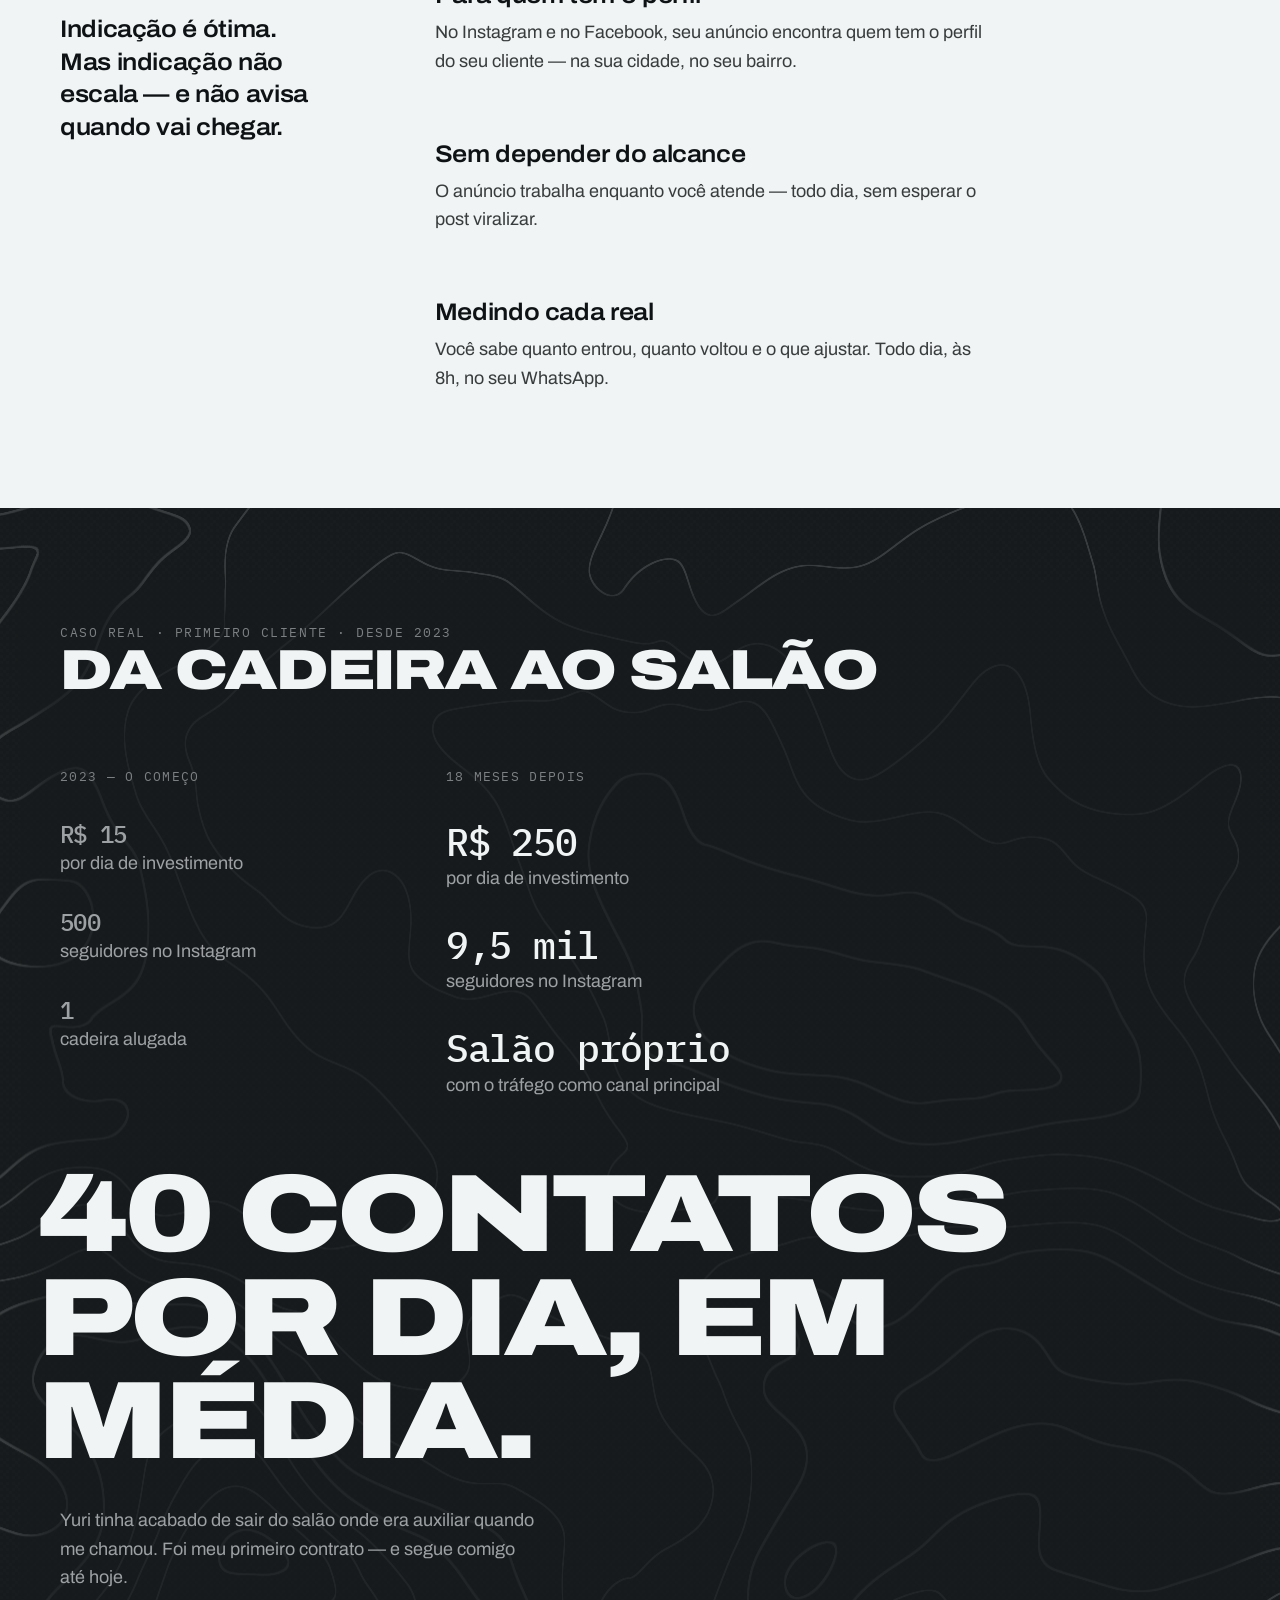
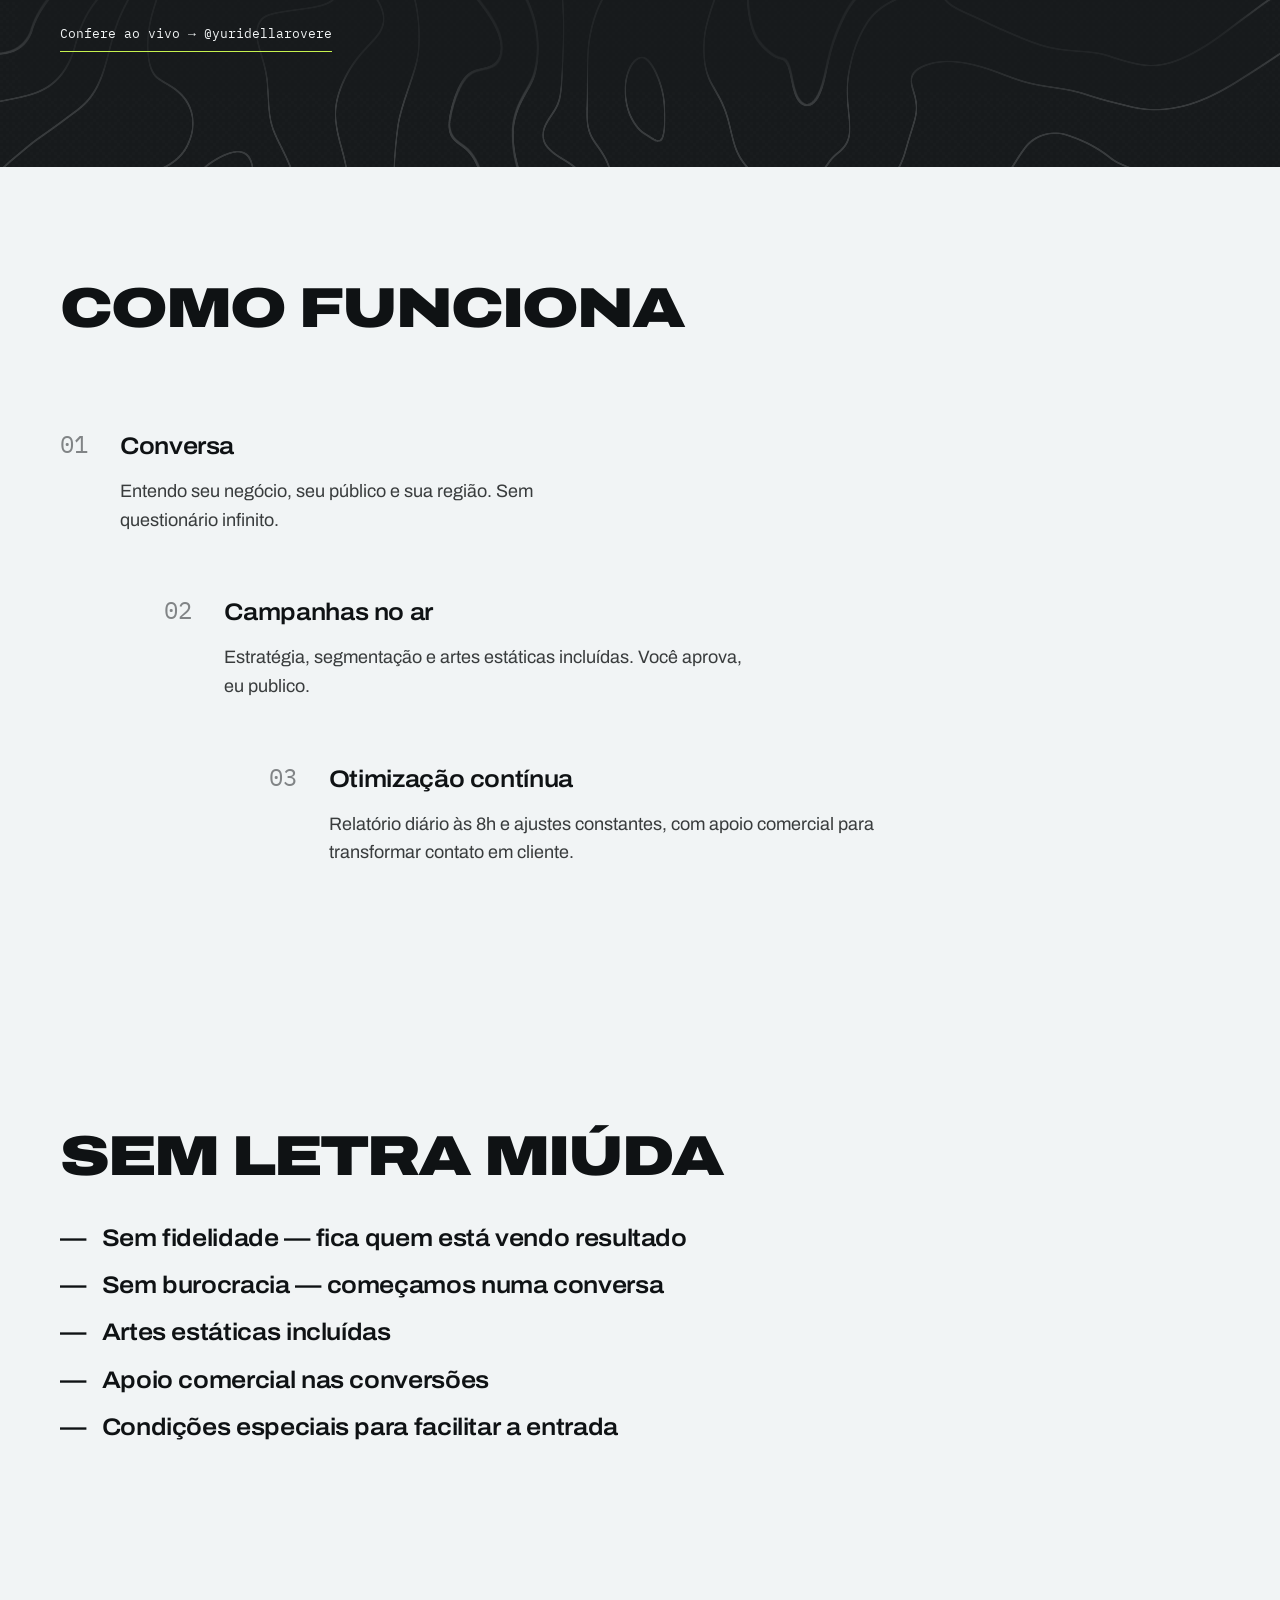
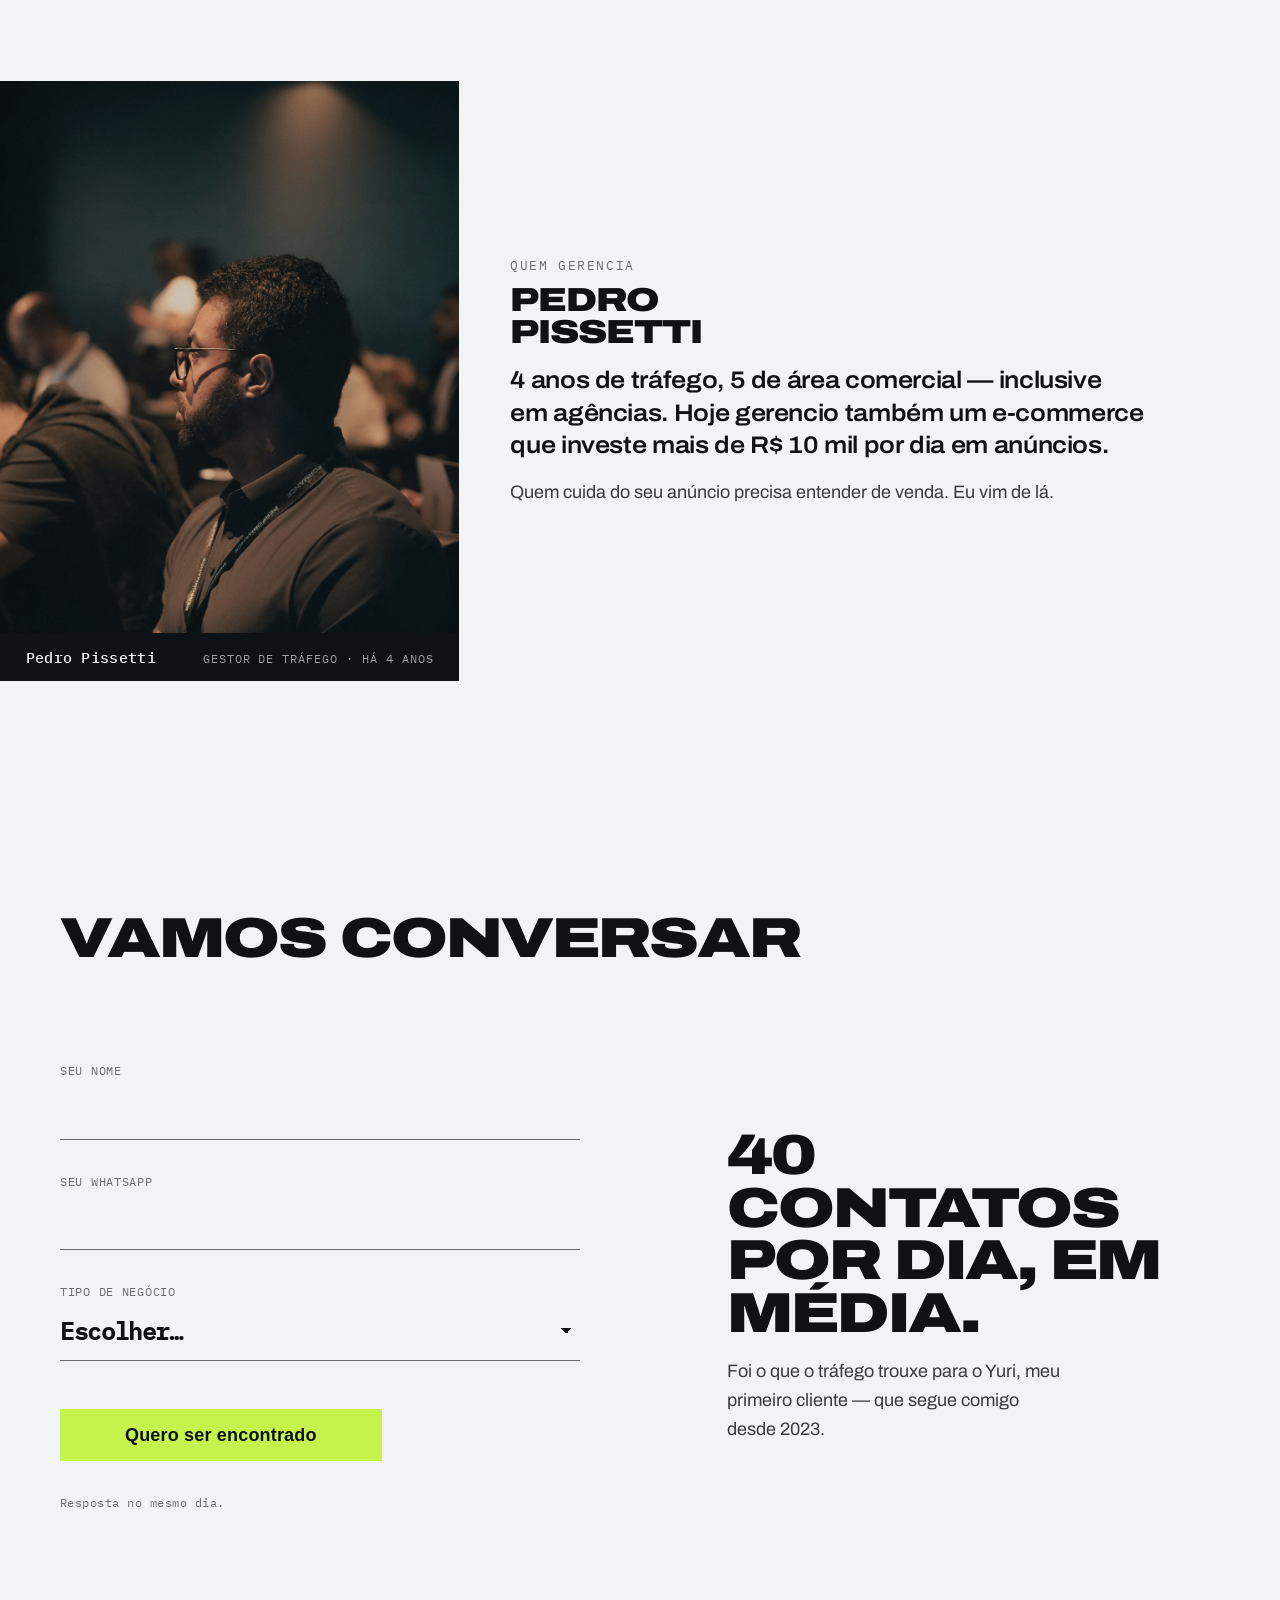
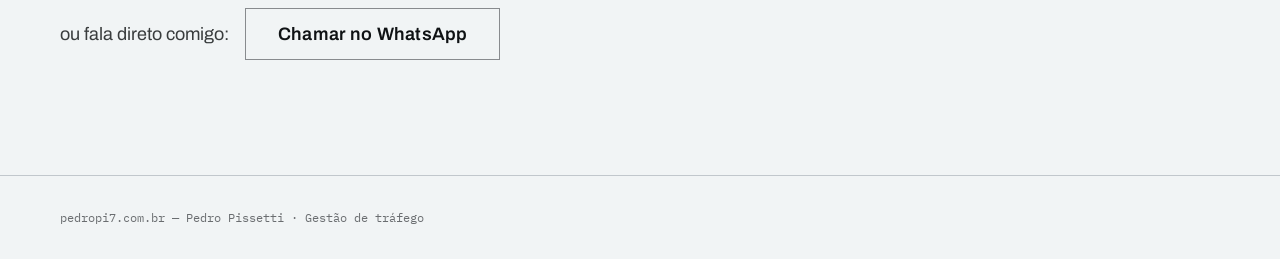
==== commit 5198fae9: "Mobile: handoff blindado, CTA na zona do polegar, peso no toque 1. O submit do formulario usava open" ====
--- a/index.html
+++ b/index.html
@@ -162,7 +162,7 @@
         <label>Seu nome<input name="nome" autocomplete="name" required></label>
         <label>Seu WhatsApp<input name="zap" inputmode="tel" autocomplete="tel" required></label>
         <label>Tipo de negócio
-          <select name="negocio" required>
+          <select name="negocio" required aria-label="Tipo de negócio">
             <option value="" selected disabled>Escolher…</option>
             <option>Salão de beleza</option><option>Estética</option><option>Barbearia</option>
             <option>Clínica</option><option>Loja / e-commerce</option><option>Outro</option>
@@ -183,6 +183,12 @@
   </section>
 </main>
 
+<!-- CTA na zona do polegar: no celular a nav some com o botao e ele vive aqui.
+     Nunca ha momento sem CTA alcancavel — os dois nunca coexistem. -->
+<div class="acao-fixa" id="acao-fixa">
+  <a class="btn btn--lima" href="https://wa.me/5549999129584?text=Oi%20Pedro!%20Quero%20saber%20mais%20sobre%20tr%C3%A1fego%20pago." target="_blank" rel="noopener">Chamar no WhatsApp</a>
+</div>
+
 <footer class="footer">
   <div class="container">pedropi7.com.br — Pedro Pissetti · Gestão de tráfego</div>
 </footer>
@@ -199,9 +205,16 @@
   lead('formulario');
   const d = new FormData(e.target);
   const txt = `Oi Pedro! Sou ${d.get('nome')} (${d.get('negocio')}). Quero saber mais sobre tráfego pago. Meu WhatsApp: ${d.get('zap')}`;
-  open('https://wa.me/5549999129584?text=' + encodeURIComponent(txt), '_blank');
+  const url = 'https://wa.me/5549999129584?text=' + encodeURIComponent(txt);
+  // O navegador embutido do Instagram (WKWebView) pode nao implementar o delegate
+  // de nova janela: open() devolve null e NADA acontece — sem erro, sem aviso.
+  // A pessoa preencheu 3 campos e a pagina ficou parada. Este e o unico caminho
+  // de conversao que depende de JS; os outros 3 sao <a href> nativos.
+  const w = open(url, '_blank');
+  if (!w) location.href = url;
 });
 </script>
+<script src="toque.js" defer></script>
 <script src="manchete.js" defer></script>
 <script src="campo-lp.js" defer></script>
 <script src="vida.js" defer></script>
--- a/base.css
+++ b/base.css
@@ -81,8 +81,18 @@
 .btn{display:inline-flex;align-items:center;justify-content:center;height:52px;
   padding:0 var(--s3);border:1px solid var(--rule-control);
   font-weight:600;font-size:var(--t-body);letter-spacing:.01em;cursor:pointer;
-  transition:transform var(--dur) var(--ease),background var(--dur) var(--ease),
-    border-color var(--dur) var(--ease)}
+  /* 90ms na pressao: 220ms e lento demais para o toque — o dedo ja saiu antes
+     de o botao responder. A borda pode continuar lenta. */
+  transition:transform 90ms var(--ease),background 90ms var(--ease),
+    border-color var(--dur) var(--ease);
+  touch-action:manipulation}
+/* (a) o estado PRIMEIRO — so depois se pode remover o realce nativo */
+.btn:active{transform:scale(.97)}
+.btn--lima:active{background:color-mix(in oklch, var(--lima) 82%, var(--ink))}
+.case__link:active{opacity:.6}
+/* (b) agora sim: o retangulo cinza arredondado do iOS contradiz raio zero e a
+   paleta de tres cores. So sai porque ja existe substituto acima. */
+a,button,label,select,input{-webkit-tap-highlight-color:transparent}
 .btn--lima{background:var(--lima);border-color:var(--lima);color:var(--ink)}
 @media(hover:hover) and (pointer:fine){
   .btn:hover{transform:translateY(-2px)}
@@ -501,3 +511,41 @@
 @media(max-width:860px){
   .dir-c .quem figure{height:min(52vh,440px)}
 }
+
+/* ===== CTA na zona do polegar ===== */
+.acao-fixa{position:fixed;inset-inline:0;bottom:0;z-index:55;
+  background:var(--paper);border-top:1px solid var(--rule);
+  padding:10px 20px calc(10px + env(safe-area-inset-bottom,0px));
+  transform:translateY(115%);transition:transform .28s var(--ease);
+  display:none}
+.acao-fixa--ok{transform:none}
+.acao-fixa .btn{width:100%;height:52px}
+@media(max-width:860px){
+  .acao-fixa{display:block}
+  /* o CTA da nav sai: os dois nunca coexistem, senao le como spam */
+  .nav .btn{display:none}
+  /* o rodape nao pode ficar sob a barra */
+  .footer{padding-bottom:calc(var(--s4) + 72px)}
+}
+
+/* [6] o select nao parecia clicavel: sublinhado com "Escolher..." e nada mais.
+   Campo obrigatorio sem afordancia e abandono no ultimo metro. */
+.dir-c .form select{
+  background-image:linear-gradient(45deg,transparent 50%,var(--ink) 50%),
+                   linear-gradient(135deg,var(--ink) 50%,transparent 50%);
+  background-position:calc(100% - 14px) center, calc(100% - 8px) center;
+  background-size:6px 6px, 6px 6px;background-repeat:no-repeat;
+  padding-right:32px}
+
+/* [5] o campo VIVE de novo no celular — mas o que se move e o quadro ja pintado,
+   nao o shader. Deriva na camada composta: o mesmo motor que o telefone usa
+   para rolar a pagina. Zero rAF, zero shader depois do load.
+   Criterio: perceber que algo vive e NAO conseguir apontar o que se move. */
+@media(max-width:1023px) and (prefers-reduced-motion:no-preference){
+  .hero,.case{overflow:clip}          /* sem isto o canvas ampliado sangra */
+  .campo{animation:deriva 38s ease-in-out infinite alternate;will-change:transform}
+  @keyframes deriva{
+    from{transform:scale(1.04) translate3d(-1.5%,-0.8%,0)}
+    to  {transform:scale(1.04) translate3d(1.5%,0.8%,0)}
+  }
+}
